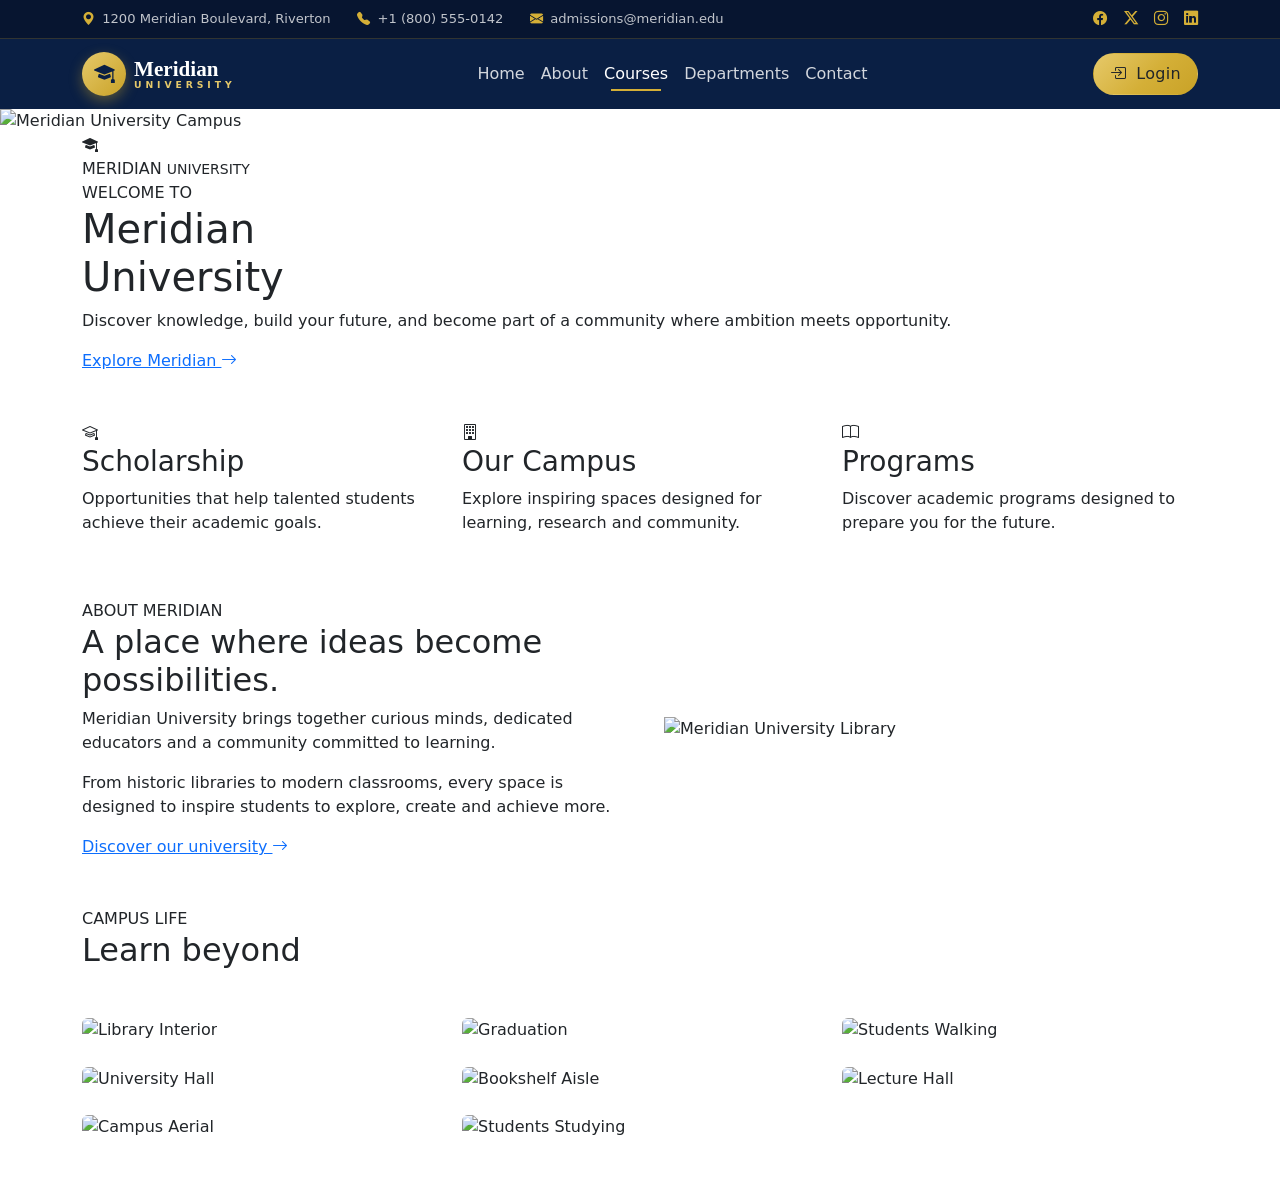
==== University-Website-main/index.html @ 62aca4e5 "additional images showcase / gallery" ====
<!DOCTYPE html>
<html lang="en">
<head>
    <meta charset="UTF-8">
    <meta name="viewport" content="width=device-width, initial-scale=1.0">
    <title>Our Courses | Meridian University</title>
  <meta name="description" content="Browse courses at Meridian University — search, filter and enroll across seven schools and departments.">
  <link rel="icon" href="data:image/svg+xml,%3Csvg xmlns='http://www.w3.org/2000/svg' viewBox='0 0 64 64'%3E%3Crect width='64' height='64' rx='14' fill='%230a1f44'/%3E%3Ctext x='32' y='44' font-family='Georgia,serif' font-size='36' fill='%23d4af37' text-anchor='middle'%3EM%3C/text%3E%3C/svg%3E">
  <link href="https://cdn.jsdelivr.net/npm/bootstrap@5.3.3/dist/css/bootstrap.min.css" rel="stylesheet">
  <link href="https://cdn.jsdelivr.net/npm/bootstrap-icons@1.11.3/font/bootstrap-icons.min.css" rel="stylesheet">
  <link href="css/style.css" rel="stylesheet">
  <link rel="stylesheet" href="CSS/index.css">


  <!-- Hero section -->
<title>Meridian University</title>

<!-- Bootstrap -->
<link href="https://cdn.jsdelivr.net/npm/bootstrap@5.3.3/dist/css/bootstrap.min.css" rel="stylesheet">

<!-- Bootstrap Icons -->
<link rel="stylesheet" href="https://cdn.jsdelivr.net/npm/bootstrap-icons@1.11.3/font/bootstrap-icons.min.css">

<!-- CSS -->
<link rel="stylesheet" href="style.css">
</head>
<body>


  <!-- ============ TOP BAR ============ -->
  <div class="topbar d-none d-lg-block">
    <div class="container d-flex justify-content-between align-items-center">
      <div>
        <span class="topbar-item"><i class="bi bi-geo-alt-fill"></i> 1200 Meridian Boulevard, Riverton</span>
        <span class="topbar-item"><i class="bi bi-telephone-fill"></i> +1 (800) 555-0142</span>
        <span class="topbar-item"><i class="bi bi-envelope-fill"></i> admissions@meridian.edu</span>
      </div>
      <div class="topbar-social">
        <a href="#" aria-label="Facebook"><i class="bi bi-facebook"></i></a>
        <a href="#" aria-label="X (Twitter)"><i class="bi bi-twitter-x"></i></a>
        <a href="#" aria-label="Instagram"><i class="bi bi-instagram"></i></a>
        <a href="#" aria-label="LinkedIn"><i class="bi bi-linkedin"></i></a>
      </div>
    </div>
  </div>



  <!-- ============ NAVBAR ============ -->
  <nav class="navbar navbar-expand-lg navbar-dark navbar-main sticky-top" id="mainNavbar">
    <div class="container">
      <a class="navbar-brand d-flex align-items-center gap-2" href="#top">
        <span class="brand-badge"><i class="bi bi-mortarboard-fill"></i></span>
        <span class="d-flex flex-column lh-1">
          <span class="brand-name font-serif">Meridian</span>
          <span class="brand-sub">UNIVERSITY</span>
        </span>
      </a>
      <button class="navbar-toggler gold-toggler" type="button" data-bs-toggle="collapse" data-bs-target="#mainNav" aria-controls="mainNav" aria-expanded="false" aria-label="Toggle navigation">
        <span class="navbar-toggler-icon"></span>
      </button>
      <div class="collapse navbar-collapse" id="mainNav">
        <ul class="navbar-nav mx-auto mb-2 mb-lg-0">
          <li class="nav-item"><a class="nav-link" href="#top">Home</a></li>
          <li class="nav-item"><a class="nav-link" href="#">About</a></li>
          <li class="nav-item"><a class="nav-link active" aria-current="page" href="#browseSection">Courses</a></li>
          <li class="nav-item"><a class="nav-link" href="#">Departments</a></li>
          <li class="nav-item"><a class="nav-link" href="#">Contact</a></li>
        </ul>
        <a href="#" class="btn btn-gold rounded-pill px-3 py-2 btn-login">
          <i class="bi bi-box-arrow-in-right me-1"></i> Login
        </a>
      </div>
    </div>
  </nav>


 
  <!-- Hero Section -->
<div class="hero-image">
    <img src="images/image.png" alt="Meridian University Campus">
</div>

<div class="hero-overlay"></div>

<div class="container hero-content">
    <div class="hero-logo">
        <div class="logo-symbol">
            <i class="bi bi-mortarboard-fill"></i>
        </div>
        <div>
            <span>MERIDIAN</span>
            <small>UNIVERSITY</small>
        </div>
    </div>

    <div class="hero-text">
        <span class="hero-small-title">WELCOME TO</span>
        <h1>
            Meridian<br>
            <span>University</span>
        </h1>
        <p>
            Discover knowledge, build your future,
            and become part of a community where
            ambition meets opportunity.
        </p>
        <a href="#" class="main-btn">
            Explore Meridian
            <i class="bi bi-arrow-right"></i>
        </a>
    </div>
</div>



<!-- Info Cards Section -->
<div class="container my-5">
    <div class="row g-4">

  <!-- Card 1: Scholarship -->
        <div class="col-lg-4 col-md-4">
            <div class="info-card">
                <div class="info-icon">
                    <i class="bi bi-mortarboard"></i>
                </div>
                <div>
                    <h3>Scholarship</h3>
                    <p>
                        Opportunities that help talented
                        students achieve their academic goals.
                    </p>
                </div>
            </div>
        </div>
        
        <!-- Card 2: Our Campus -->
        <div class="col-lg-4 col-md-4">
            <div class="info-card">
                <div class="info-icon">
                    <i class="bi bi-building"></i>
                </div>
                <div>
                    <h3>Our Campus</h3>
                    <p>
                        Explore inspiring spaces designed
                        for learning, research and community.
                    </p>
                </div>
            </div>
        </div>

        <!-- Card 3: Programs -->
        <div class="col-lg-4 col-md-4">
            <div class="info-card">
                <div class="info-icon">
                    <i class="bi bi-book"></i>
                </div>
                <div>
                    <h3>Programs</h3>
                    <p>
                        Discover academic programs designed
                        to prepare you for the future.
                    </p>
                </div>
            </div>
        </div>

    </div>
</div>



<!-- About Section -->
<div class="container my-5">
    <div class="row align-items-center g-5">
        <div class="col-lg-6">
            <span class="section-label">ABOUT MERIDIAN</span>
            <h2>
                A place where
                <span>ideas become possibilities.</span>
            </h2>
            <p>
                Meridian University brings together curious
                minds, dedicated educators and a community
                committed to learning.
            </p>
            <p>
                From historic libraries to modern classrooms,
                every space is designed to inspire students
                to explore, create and achieve more.
            </p>
            <a href="#" class="text-link">
                Discover our university
                <i class="bi bi-arrow-right"></i>
            </a>
        </div>

        <div class="col-lg-6">
            <div class="about-image">
                <img src="images/image_2.png" alt="Meridian University Library">
            </div>
        </div>
    </div>
</div>
     


<!-- Campus Life Section -->
<div class="container my-5">
    <div class="section-heading">
        <div>
            <span class="section-label">CAMPUS LIFE</span>
            <h2>Learn beyond</h2>
        </div>
    </div>
</div>


<!-- Additional Images Showcase / Gallery -->
<div class="container my-5">
    <div class="row g-4">
        <div class="col-md-4"><img src="images/image_3.png" class="img-fluid rounded" alt="Library Interior"></div>
        <div class="col-md-4"><img src="images/image_4.png" class="img-fluid rounded" alt="Graduation"></div>
        <div class="col-md-4"><img src="images/image_5.png" class="img-fluid rounded" alt="Students Walking"></div>
        <div class="col-md-4"><img src="images/image_6.png" class="img-fluid rounded" alt="University Hall"></div>
        <div class="col-md-4"><img src="images/image_7.png" class="img-fluid rounded" alt="Bookshelf Aisle"></div>
        <div class="col-md-4"><img src="images/image_8.png" class="img-fluid rounded" alt="Lecture Hall"></div>
        <div class="col-md-4"><img src="images/image_9.png" class="img-fluid rounded" alt="Campus Aerial"></div>
        <div class="col-md-4"><img src="images/image_10.png" class="img-fluid rounded" alt="Students Studying"></div>
    </div>
</div>



</body>
</html>
---- University-Website-main/css/style.css ----
/* ==========================================================================
   Meridian University — Courses Page Stylesheet
   Palette: Navy Blue · White · Gold
   ========================================================================== */

:root {
  --navy-950: #071530;
  --navy-900: #0a1f44;
  --navy-800: #0f2b5c;
  --navy-700: #15366e;
  --navy-600: #1d4385;
  --navy-100: #e8edf6;
  --navy-50: #f4f7fc;
  --gold-600: #a8821c;
  --gold-500: #c9a227;
  --gold-400: #d4af37;
  --gold-300: #e6c96a;
  --gold-100: #faf3dc;
  --ink: #22304a;
  --muted: #66738e;
  --line: #e3e8f1;
  --bg: #f5f7fb;
  --shadow-sm: 0 0.35rem 1rem rgba(10, 31, 68, 0.08);
  --shadow-md: 0 0.75rem 1.75rem rgba(10, 31, 68, 0.12);
  --shadow-lg: 0 1.25rem 3rem rgba(10, 31, 68, 0.18);
  --radius: 1rem;
  --font-serif: Georgia, "Times New Roman", serif;
}

/* ---------- Base ---------- */
html { scroll-behavior: smooth; }
body {
  background: var(--bg);
  color: var(--ink);
  font-size: 0.98rem;
  overflow-x: hidden;
}
::selection { background: var(--gold-300); color: var(--navy-900); }

.font-serif { font-family: var(--font-serif); }
.text-gold { color: var(--gold-300); }
.text-gold-dark { color: var(--gold-600); }

section { scroll-margin-top: 90px; }
img { max-width: 100%; }

/* ---------- Buttons ---------- */
.btn { border-radius: 0.65rem; transition: all 0.3s ease; font-weight: 600; }

.btn-gold {
  background: linear-gradient(135deg, var(--gold-300), var(--gold-400) 55%, var(--gold-500));
  color: var(--navy-900);
  border: none;
  letter-spacing: 0.02em;
}
.btn-gold:hover, .btn-gold:focus {
  background: linear-gradient(135deg, var(--gold-400), var(--gold-500));
  color: var(--navy-950);
  transform: translateY(-2px);
  box-shadow: 0 0.5rem 1.25rem rgba(201, 162, 39, 0.45);
}
.btn-gold:disabled { color: var(--navy-900); opacity: 0.85; }

.btn-outline-navy {
  border: 1.5px solid var(--navy-800);
  color: var(--navy-800);
  background: transparent;
}
.btn-outline-navy:hover, .btn-outline-navy:focus {
  background: var(--navy-800);
  color: #fff;
  transform: translateY(-2px);
  box-shadow: 0 0.5rem 1.1rem rgba(10, 31, 68, 0.28);
}

.btn-outline-gold-soft {
  border: 1.5px solid rgba(230, 201, 106, 0.65);
  color: var(--gold-300);
  background: rgba(255, 255, 255, 0.06);
}
.btn-outline-gold-soft:hover {
  background: var(--gold-400);
  border-color: var(--gold-400);
  color: var(--navy-900);
}

/* ---------- Forms ---------- */
.form-control, .form-select {
  border-radius: 0.65rem;
  border-color: var(--line);
  padding: 0.55rem 0.85rem;
  font-size: 0.95rem;
}
.form-control:focus, .form-select:focus {
  border-color: var(--gold-400);
  box-shadow: 0 0 0 0.22rem rgba(212, 175, 55, 0.28);
}
.form-check-input:checked { background-color: var(--navy-800); border-color: var(--navy-800); }
.form-check-input:focus { border-color: var(--gold-400); box-shadow: 0 0 0 0.22rem rgba(212, 175, 55, 0.28); }
.form-label { font-weight: 600; font-size: 0.88rem; color: var(--navy-800); margin-bottom: 0.35rem; }
.required-mark { color: #c0392b; font-weight: 700; }
.icon-addon {
  background: var(--gold-100);
  color: var(--gold-600);
  border: 1px solid var(--line);
  border-radius: 0.65rem 0 0 0.65rem;
}
.input-group .form-control { border-radius: 0 0.65rem 0.65rem 0; }

/* ==========================================================================
   TOP BAR
   ========================================================================== */
.topbar {
  background: var(--navy-950);
  color: rgba(255, 255, 255, 0.75);
  font-size: 0.82rem;
  padding: 0.5rem 0;
  border-bottom: 1px solid rgba(212, 175, 55, 0.2);
}
.topbar i { color: var(--gold-400); }
.topbar-item { display: inline-flex; align-items: center; gap: 0.45rem; margin-right: 1.4rem; }
.topbar-social a {
  color: rgba(255, 255, 255, 0.62);
  margin-left: 0.75rem;
  font-size: 0.9rem;
  transition: color 0.25s, transform 0.25s;
  display: inline-block;
}
.topbar-social a:hover { color: var(--gold-300); transform: translateY(-2px); }

/* ==========================================================================
   NAVBAR
   ========================================================================== */
.navbar-main {
  background: var(--navy-900);
  padding: 0.85rem 0;
  transition: box-shadow 0.3s ease, padding 0.3s ease;
}
.navbar-main.navbar-scrolled {
  box-shadow: 0 0.5rem 1.5rem rgba(7, 21, 48, 0.35);
  padding: 0.55rem 0;
}
.brand-badge {
  width: 44px;
  height: 44px;
  border-radius: 50%;
  background: linear-gradient(135deg, var(--gold-300), var(--gold-500));
  color: var(--navy-900);
  display: inline-flex;
  align-items: center;
  justify-content: center;
  font-size: 1.3rem;
  box-shadow: 0 0.3rem 0.8rem rgba(201, 162, 39, 0.4);
  flex-shrink: 0;
}
.brand-name { font-size: 1.32rem; color: #fff; font-weight: 700; line-height: 1.05; }
.brand-sub { font-size: 0.58rem; letter-spacing: 0.42em; color: var(--gold-300); font-weight: 600; }

.navbar-main .nav-link {
  color: rgba(255, 255, 255, 0.82);
  font-weight: 500;
  position: relative;
  padding: 0.5rem 0.95rem;
  transition: color 0.25s;
}
.navbar-main .nav-link::after {
  content: "";
  position: absolute;
  left: 0.95rem;
  right: 0.95rem;
  bottom: 0.15rem;
  height: 2px;
  background: var(--gold-400);
  transform: scaleX(0);
  transform-origin: left;
  transition: transform 0.3s ease;
}
.navbar-main .nav-link:hover { color: #fff; }
.navbar-main .nav-link:hover::after { transform: scaleX(1); }
.navbar-main .nav-link.active { color: var(--gold-300); }
.navbar-main .nav-link.active::after { transform: scaleX(1); }

.gold-toggler { border: 1.5px solid rgba(212, 175, 55, 0.6); }
.gold-toggler:focus { box-shadow: 0 0 0 0.2rem rgba(212, 175, 55, 0.3); }
.navbar-main .navbar-collapse { border-top: none; }
@media (max-width: 991.98px) {
  .navbar-main .navbar-nav {
    background: var(--navy-800);
    border-radius: 0.8rem;
    padding: 0.5rem 0.75rem;
    margin-top: 0.75rem;
  }
  .navbar-main .nav-link::after { display: none; }
  .btn-login { margin: 0.75rem 0.5rem 0.25rem; }
}


/* ==========================================================================
   FOOTER
   ========================================================================== */
.footer {
  background: linear-gradient(180deg, var(--navy-950), #050d20);
  color: rgba(255, 255, 255, 0.72);
  position: relative;
}
.footer::before {
  content: "";
  position: absolute;
  top: 0;
  left: 0;
  right: 0;
  height: 3px;
  background: linear-gradient(90deg, transparent, var(--gold-400), transparent);
}
.footer .brand-name { font-size: 1.25rem; }
.footer-about { font-size: 0.9rem; line-height: 1.75; color: rgba(255, 255, 255, 0.6); }
.footer-title {
  color: #fff;
  font-size: 0.88rem;
  letter-spacing: 0.1em;
  text-transform: uppercase;
  font-weight: 700;
  margin-bottom: 1.15rem;
  position: relative;
  padding-bottom: 0.55rem;
}
.footer-title::after {
  content: "";
  position: absolute;
  left: 0;
  bottom: 0;
  width: 34px;
  height: 2px;
  background: var(--gold-400);
  border-radius: 2px;
}
.footer-links { list-style: none; padding: 0; margin: 0; }
.footer-links li { margin-bottom: 0.55rem; }
.footer-links a {
  color: rgba(255, 255, 255, 0.72);
  text-decoration: none;
  display: inline-flex;
  align-items: center;
  gap: 0.45rem;
  transition: color 0.25s, padding-left 0.25s;
  font-size: 0.92rem;
}
.footer-links a::before { content: "\F285"; font-family: "bootstrap-icons"; font-size: 0.55rem; color: var(--gold-400); }
.footer-links a:hover { color: var(--gold-300); padding-left: 0.3rem; }
.footer-contact { list-style: none; padding: 0; margin: 0; }
.footer-contact li { display: flex; gap: 0.75rem; margin-bottom: 0.85rem; font-size: 0.9rem; align-items: flex-start; }
.footer-contact i { color: var(--gold-400); flex-shrink: 0; margin-top: 0.15rem; }
.footer-social { display: flex; gap: 0.6rem; margin-top: 1.2rem; }
.footer-social a {
  width: 40px;
  height: 40px;
  border-radius: 50%;
  display: inline-flex;
  align-items: center;
  justify-content: center;
  color: var(--gold-300);
  border: 1px solid rgba(212, 175, 55, 0.4);
  transition: all 0.3s;
  text-decoration: none;
}
.footer-social a:hover {
  background: var(--gold-400);
  color: var(--navy-900);
  transform: translateY(-3px);
  border-color: var(--gold-400);
}
.footer-bottom { border-top: 1px solid rgba(255, 255, 255, 0.08); padding: 1.1rem 0; font-size: 0.84rem; }
.footer-bottom-links a { color: rgba(255, 255, 255, 0.6); text-decoration: none; }
.footer-bottom-links a:hover { color: var(--gold-300); }
.footer-bottom-links span { margin: 0 0.5rem; color: rgba(255, 255, 255, 0.3); }

/* ==========================================================================
   MODALS & TOAST
   ========================================================================== */
.modal-content { border-radius: 1.1rem; border: none; }
.app-modal-header {
  background: var(--navy-900);
  color: #fff;
  border-radius: 1.1rem 1.1rem 0 0;
  border-bottom: none;
  padding: 1.15rem 1.5rem;
}
.app-modal-header .modal-title { font-size: 1.2rem; }
.app-modal-header .modal-title i { color: var(--gold-300); }

.enroll-success { text-align: center; padding: 0.5rem 0.5rem 0.75rem; }
.success-icon {
  width: 84px;
  height: 84px;
  margin: 0 auto 1.2rem;
  border-radius: 50%;
  background: var(--gold-100);
  display: flex;
  align-items: center;
  justify-content: center;
  color: var(--gold-500);
  font-size: 2.5rem;
  border: 2px solid var(--gold-300);
  box-shadow: 0 0 0 8px rgba(212, 175, 55, 0.12);
}
.success-details { background: var(--navy-50); border-radius: 0.8rem; padding: 1rem 1.25rem; text-align: left; margin: 1.25rem 0; }
.success-details .row-line { display: flex; justify-content: space-between; gap: 1rem; padding: 0.35rem 0; font-size: 0.92rem; }
.success-details .row-line span { color: var(--muted); }
.success-details .row-line strong { color: var(--navy-900); text-align: right; }

.app-toast { border: 0; border-radius: 0.9rem; overflow: hidden; box-shadow: var(--shadow-lg); }
.app-toast-header { background: var(--navy-900); color: #fff; }
.app-toast-header i { color: var(--gold-300); font-size: 1.05rem; }
.app-toast .toast-body { background: #fff; color: var(--ink); font-size: 0.92rem; }

/* ==========================================================================
   BACK TO TOP
   ========================================================================== */
.back-to-top {
  position: fixed;
  right: 1.5rem;
  bottom: 1.5rem;
  z-index: 1040;
  width: 48px;
  height: 48px;
  border-radius: 50%;
  border: none;
  background: linear-gradient(135deg, var(--gold-300), var(--gold-500));
  color: var(--navy-900);
  font-size: 1.1rem;
  display: flex;
  align-items: center;
  justify-content: center;
  box-shadow: 0 0.5rem 1.5rem rgba(201, 162, 39, 0.5);
  opacity: 0;
  visibility: hidden;
  transform: translateY(10px);
  transition: all 0.35s;
}
.back-to-top.show { opacity: 1; visibility: visible; transform: none; }
.back-to-top:hover { background: var(--navy-900); color: var(--gold-300); }

/* ==========================================================================
   RESPONSIVE
   ========================================================================== */
@media (max-width: 991.98px) {
  .summary-card { position: static; }
  .courses-hero { padding: 6.5rem 0 9rem; }
  .stat-item { padding: 0.25rem 1rem; }
  .details-image-wrap { height: 260px; }
}

@media (max-width: 767.98px) {
  .stat-item + .stat-item { border-left: none; }
  .stat-item { padding: 0.25rem 0.8rem; }
  .hero-stats { gap: 0.75rem; }
  .results-bar { flex-direction: column; align-items: flex-start; }
  .tuition-statement { flex-direction: column; align-items: flex-start; }
  .filter-card { padding: 1.1rem; }
}

@media (max-width: 575.98px) {
  .card-footer-btns { flex-direction: column; }
  .mod-meta { display: none; }
  .lesson { flex-direction: column; align-items: flex-start; gap: 0.15rem; }
  .lesson-dur { margin-left: 1.7rem; }
  .details-title { font-size: 1.55rem; }
  .big-rating { font-size: 2.4rem; }
  .back-to-top { right: 1rem; bottom: 1rem; }
}

/* ---------- Reduced motion ---------- */
@media (prefers-reduced-motion: reduce) {
  *, *::before, *::after {
    animation-duration: 0.01ms !important;
    transition-duration: 0.01ms !important;
    scroll-behavior: auto !important;
  }
}
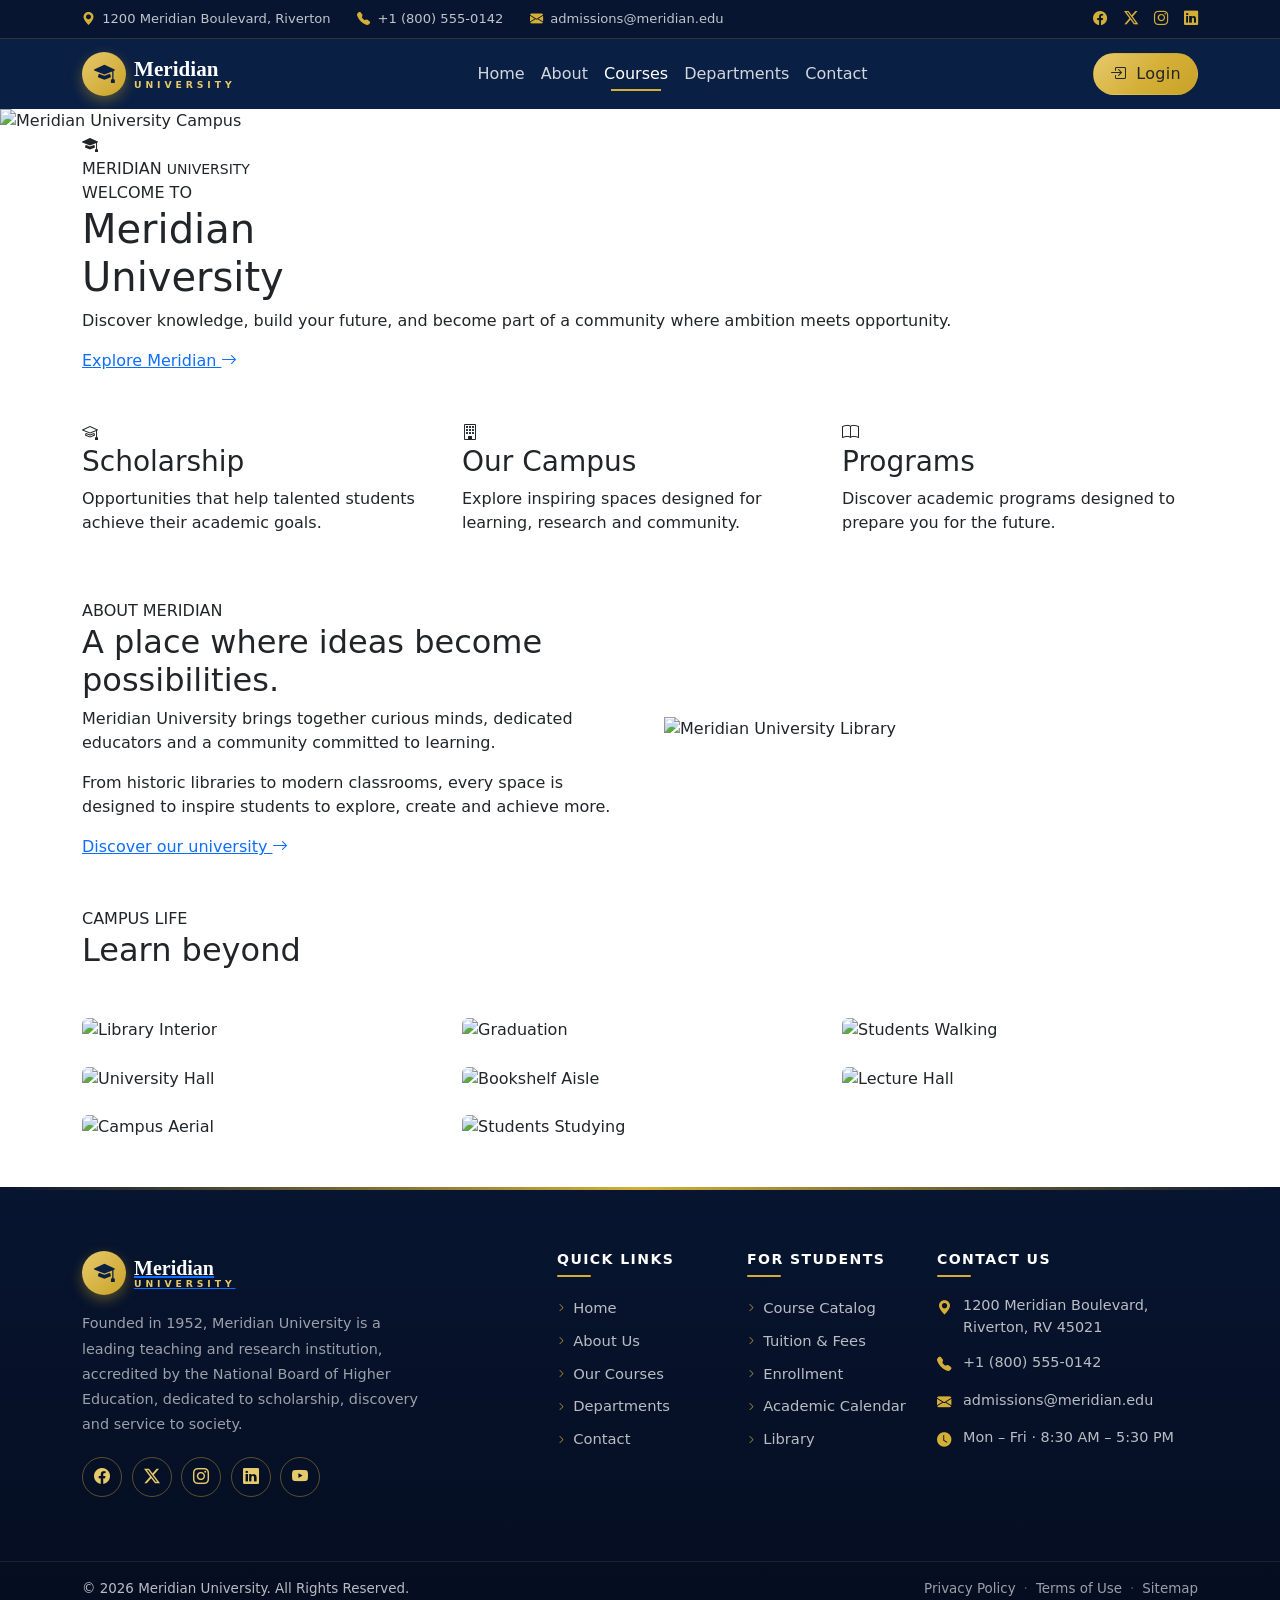
==== commit 21430c88: "add end" ====
--- a/University-Website-main/index.html
+++ b/University-Website-main/index.html
@@ -233,5 +233,142 @@
 
 
 
+<!-- ============ FOOTER ============ -->
+  <footer class="footer">
+    <div class="container py-5">
+      <div class="row g-4 py-3">
+        <div class="col-12 col-lg-4">
+          <a class="d-inline-flex align-items-center gap-2 mb-3" href="#top">
+            <span class="brand-badge"><i class="bi bi-mortarboard-fill"></i></span>
+            <span class="d-flex flex-column lh-1">
+              <span class="brand-name font-serif">Meridian</span>
+              <span class="brand-sub">UNIVERSITY</span>
+            </span>
+          </a>
+          <p class="footer-about">
+            Founded in 1952, Meridian University is a leading teaching and research institution,
+            accredited by the National Board of Higher Education, dedicated to scholarship,
+            discovery and service to society.
+          </p>
+          <div class="footer-social">
+            <a href="#" aria-label="Facebook"><i class="bi bi-facebook"></i></a>
+            <a href="#" aria-label="X (Twitter)"><i class="bi bi-twitter-x"></i></a>
+            <a href="#" aria-label="Instagram"><i class="bi bi-instagram"></i></a>
+            <a href="#" aria-label="LinkedIn"><i class="bi bi-linkedin"></i></a>
+            <a href="#" aria-label="YouTube"><i class="bi bi-youtube"></i></a>
+          </div>
+        </div>
+        <div class="col-6 col-md-3 col-lg-2 offset-lg-1">
+          <h6 class="footer-title">Quick Links</h6>
+          <ul class="footer-links">
+            <li><a href="#top">Home</a></li>
+            <li><a href="#">About Us</a></li>
+            <li><a href="#browseSection">Our Courses</a></li>
+            <li><a href="#">Departments</a></li>
+            <li><a href="#">Contact</a></li>
+          </ul>
+        </div>
+        <div class="col-6 col-md-4 col-lg-2">
+          <h6 class="footer-title">For Students</h6>
+          <ul class="footer-links">
+            <li><a href="#browseSection">Course Catalog</a></li>
+            <li><a href="#tuition">Tuition &amp; Fees</a></li>
+            <li><a href="#" data-bs-toggle="modal" data-bs-target="#enrollModal" id="footerEnrollLink">Enrollment</a></li>
+            <li><a href="#">Academic Calendar</a></li>
+            <li><a href="#">Library</a></li>
+          </ul>
+        </div>
+        <div class="col-12 col-md-5 col-lg-3">
+          <h6 class="footer-title">Contact Us</h6>
+          <ul class="footer-contact">
+            <li><i class="bi bi-geo-alt-fill"></i><span>1200 Meridian Boulevard, Riverton, RV 45021</span></li>
+            <li><i class="bi bi-telephone-fill"></i><span>+1 (800) 555-0142</span></li>
+            <li><i class="bi bi-envelope-fill"></i><span>admissions@meridian.edu</span></li>
+            <li><i class="bi bi-clock-fill"></i><span>Mon &ndash; Fri &middot; 8:30 AM &ndash; 5:30 PM</span></li>
+          </ul>
+        </div>
+      </div>
+    </div>
+    <div class="footer-bottom">
+      <div class="container d-flex flex-column flex-md-row justify-content-between align-items-center gap-2">
+        <span>&copy; 2026 Meridian University. All Rights Reserved.</span>
+        <span class="footer-bottom-links">
+          <a href="#">Privacy Policy</a><span>&middot;</span><a href="#">Terms of Use</a><span>&middot;</span><a href="#">Sitemap</a>
+        </span>
+      </div>
+    </div>
+  </footer>
+
+  <!-- ============ ENROLLMENT MODAL ============ -->
+  <div class="modal fade" id="enrollModal" tabindex="-1" aria-labelledby="enrollModalTitle" aria-hidden="true">
+    <div class="modal-dialog modal-lg modal-dialog-centered modal-dialog-scrollable">
+      <div class="modal-content">
+        <div class="modal-header app-modal-header">
+          <h5 class="modal-title font-serif" id="enrollModalTitle">
+            <i class="bi bi-pencil-square me-2"></i>Course Enrollment Application
+          </h5>
+          <button type="button" class="btn-close btn-close-white" data-bs-dismiss="modal" aria-label="Close"></button>
+        </div>
+        <div class="modal-body p-4">
+          <div id="enrollFormWrap">
+            <p class="text-muted small mb-4">
+              Complete the application below to reserve your place. Fields marked
+              <span class="required-mark">*</span> are required.
+            </p>
+            <form id="enrollForm" class="needs-validation" novalidate>
+              <div class="row g-3">
+                <div class="col-md-6">
+                  <label class="form-label" for="enrollName">Full Name <span class="required-mark">*</span></label>
+                  <input type="text" class="form-control" id="enrollName" placeholder="e.g. Amelia J. Ward" required>
+                  <div class="invalid-feedback">Please enter your full name.</div>
+                </div>
+                <div class="col-md-6">
+                  <label class="form-label" for="enrollFather">Father's Name <span class="required-mark">*</span></label>
+                  <input type="text" class="form-control" id="enrollFather" placeholder="e.g. Robert M. Ward" required>
+                  <div class="invalid-feedback">Please enter your father's name.</div>
+                </div>
+                <div class="col-md-6">
+                  <label class="form-label" for="enrollEmail">Email Address <span class="required-mark">*</span></label>
+                  <div class="input-group">
+                    <span class="input-group-text icon-addon"><i class="bi bi-envelope"></i></span>
+                    <input type="email" class="form-control" id="enrollEmail" placeholder="you@example.com" required>
+                  </div>
+                  <div class="invalid-feedback">Please enter a valid email address.</div>
+                </div>
+                <div class="col-md-6">
+                  <label class="form-label" for="enrollPhone">Phone Number <span class="required-mark">*</span></label>
+                  <div class="input-group">
+                    <span class="input-group-text icon-addon"><i class="bi bi-telephone"></i></span>
+                    <input type="tel" class="form-control" id="enrollPhone" placeholder="+1 555 000 1234" pattern="[0-9+()\-\s]{7,20}" required>
+                  </div>
+                  <div class="invalid-feedback">Please enter a valid phone number.</div>
+                </div>
+                <div class="col-md-6">
+                  <label class="form-label" for="enrollDob">Date of Birth <span class="required-mark">*</span></label>
+                  <input type="date" class="form-control" id="enrollDob" required>
+                  <div class="invalid-feedback">Please select your date of birth.</div>
+                </div>
+                <div class="col-md-6">
+                  <label class="form-label" for="enrollGender">Gender <span class="required-mark">*</span></label>
+                  <select class="form-select" id="enrollGender" required>
+                    <option value="" disabled selected>Select gender...</option>
+                    <option>Male</option>
+                    <option>Female</option>
+                    <option>Other</option>
+                    <option>Prefer not to say</option>
+                  </select>
+                  <div class="invalid-feedback">Please select your gender.</div>
+                </div>
+                <div class="col-12">
+                  <label class="form-label" for="enrollAddress">Address <span class="required-mark">*</span></label>
+                  <div class="input-group">
+                    <span class="input-group-text icon-addon"><i class="bi bi-house-door"></i></span>
+                    <input type="text" class="form-control" id="enrollAddress" placeholder="Street, city, state / province, postal code" required>
+                  </div>
+                  <div class="invalid-feedback">Please enter your full address.</div>
+                </div>
+                <div class="col-md-6">
+                  <label class="form-label" for="enrollEducation">Previous Education <span class="required-mark">*</span></label>
+
 </body>
 </html>
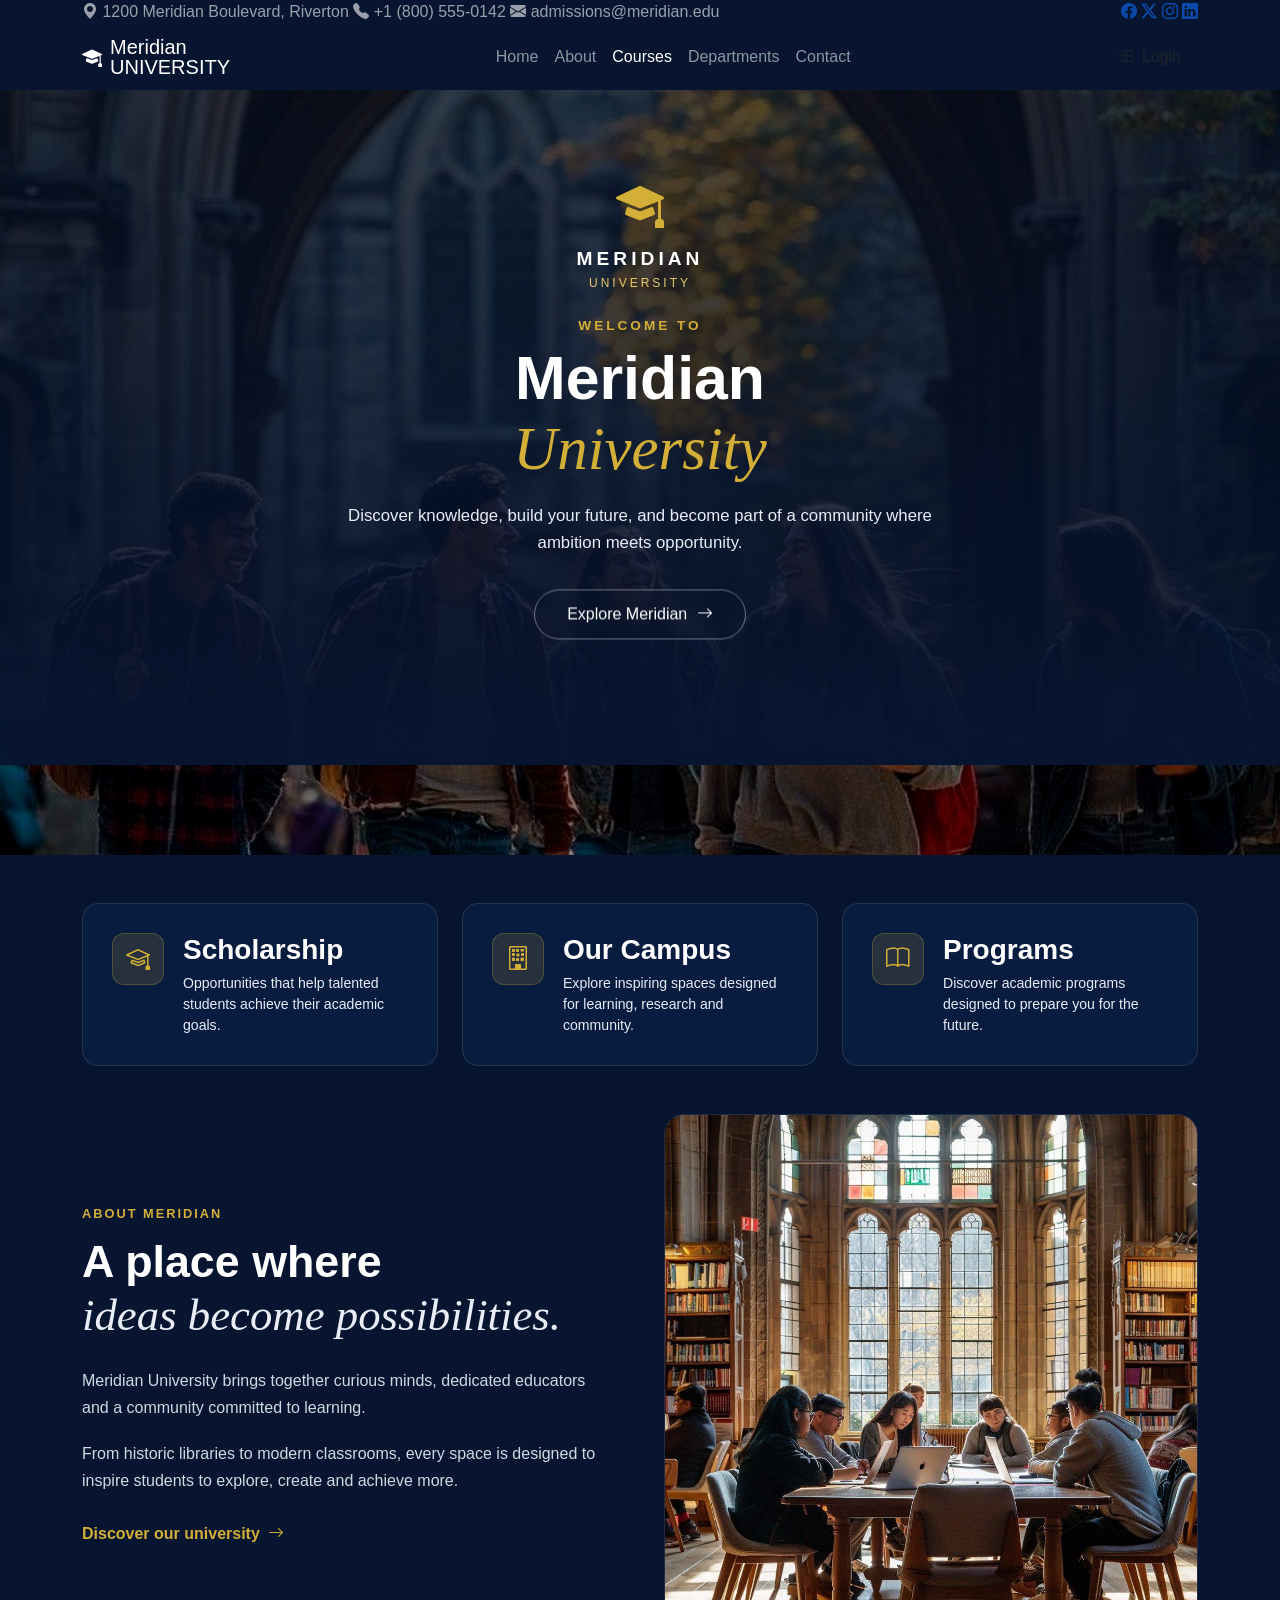
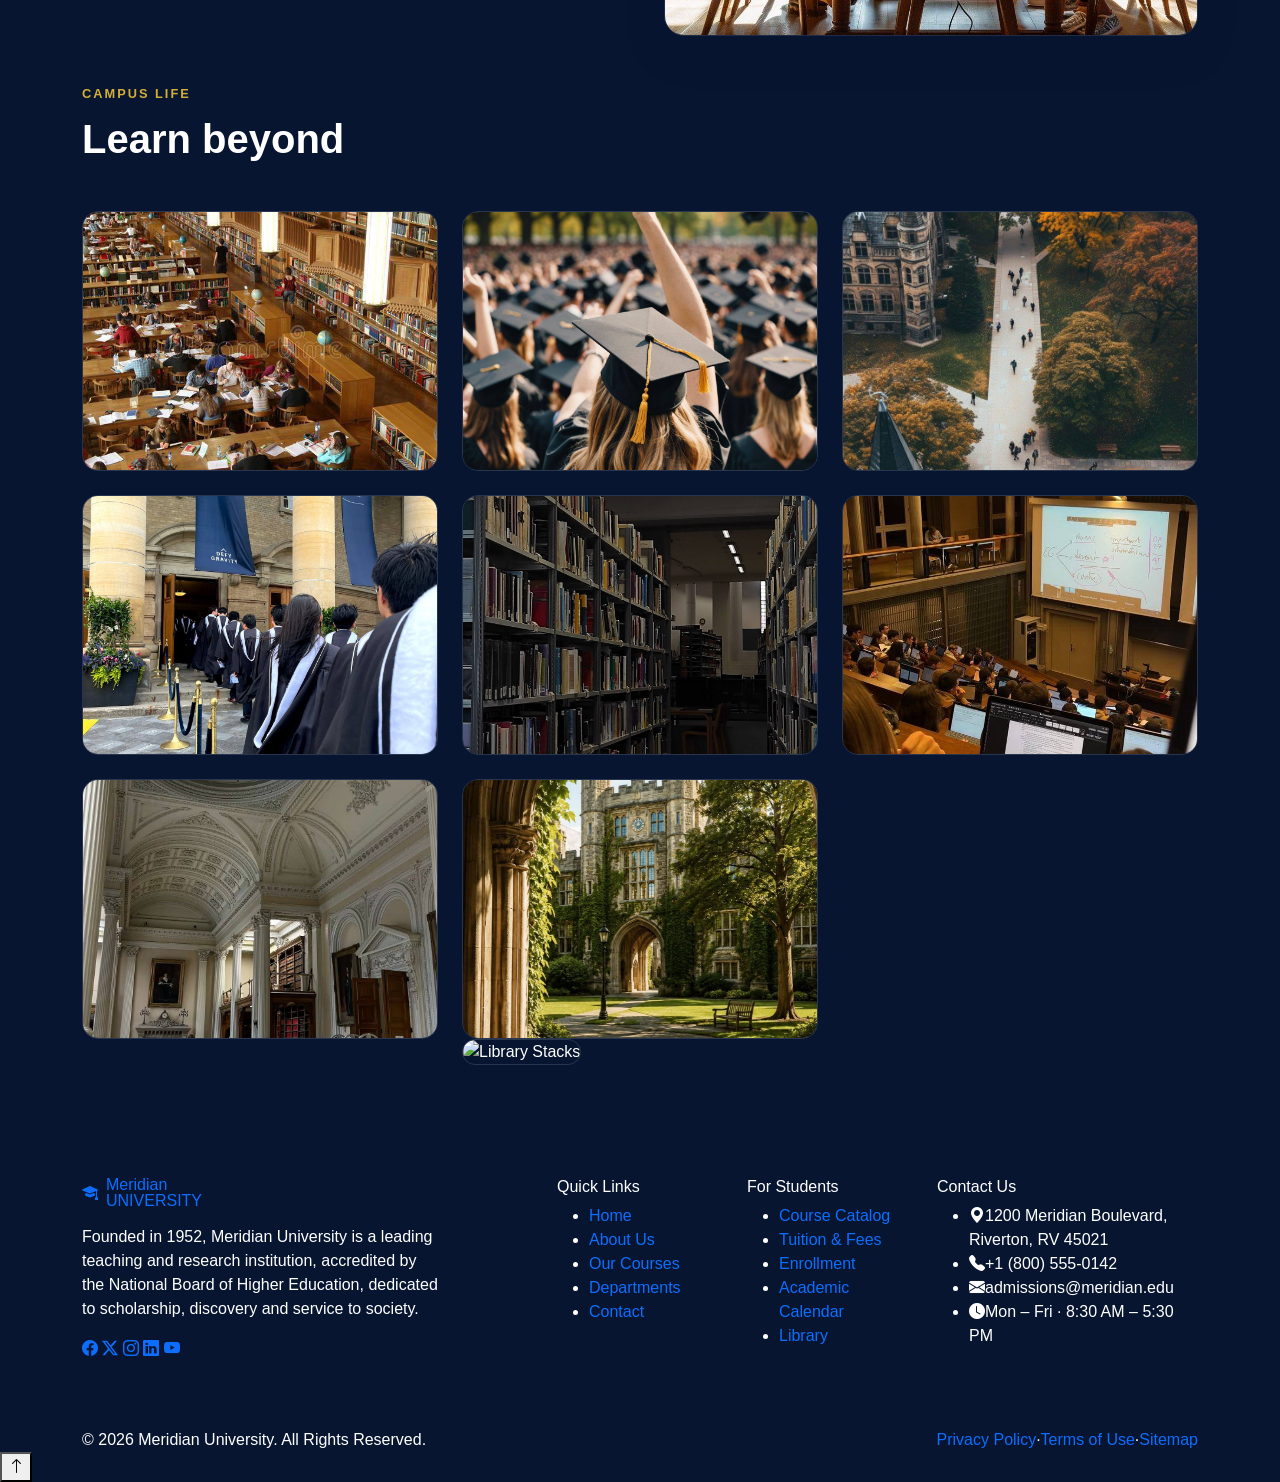
==== commit 86e73b81: "change photos" ====
--- a/University-Website-main/index.html
+++ b/University-Website-main/index.html
@@ -5,24 +5,16 @@
     <meta name="viewport" content="width=device-width, initial-scale=1.0">
     <title>Our Courses | Meridian University</title>
   <meta name="description" content="Browse courses at Meridian University — search, filter and enroll across seven schools and departments.">
-  <link rel="icon" href="data:image/svg+xml,%3Csvg xmlns='http://www.w3.org/2000/svg' viewBox='0 0 64 64'%3E%3Crect width='64' height='64' rx='14' fill='%230a1f44'/%3E%3Ctext x='32' y='44' font-family='Georgia,serif' font-size='36' fill='%23d4af37' text-anchor='middle'%3EM%3C/text%3E%3C/svg%3E">
-  <link href="https://cdn.jsdelivr.net/npm/bootstrap@5.3.3/dist/css/bootstrap.min.css" rel="stylesheet">
-  <link href="https://cdn.jsdelivr.net/npm/bootstrap-icons@1.11.3/font/bootstrap-icons.min.css" rel="stylesheet">
-  <link href="css/style.css" rel="stylesheet">
-  <link rel="stylesheet" href="CSS/index.css">
-
-
-  <!-- Hero section -->
-<title>Meridian University</title>
-
-<!-- Bootstrap -->
+  
+<!-- Bootstrap CSS -->
 <link href="https://cdn.jsdelivr.net/npm/bootstrap@5.3.3/dist/css/bootstrap.min.css" rel="stylesheet">
 
 <!-- Bootstrap Icons -->
 <link rel="stylesheet" href="https://cdn.jsdelivr.net/npm/bootstrap-icons@1.11.3/font/bootstrap-icons.min.css">
 
-<!-- CSS -->
-<link rel="stylesheet" href="style.css">
+<!-- فایل CSS اختصاصی پروژه -->
+<link rel="stylesheet" href="css/index.css">
+
 </head>
 <body>
 
@@ -78,7 +70,7 @@
  
   <!-- Hero Section -->
 <div class="hero-image">
-    <img src="images/image.png" alt="Meridian University Campus">
+    <img src="photo_2026-09-27_07-58-05.jpg" alt="Hero">
 </div>
 
 <div class="hero-overlay"></div>
@@ -198,7 +190,7 @@
 
         <div class="col-lg-6">
             <div class="about-image">
-                <img src="images/image_2.png" alt="Meridian University Library">
+                <img src="photo_2026-09-27_07-58-08.jpg" alt="About">
             </div>
         </div>
     </div>
@@ -220,14 +212,14 @@
 <!-- Additional Images Showcase / Gallery -->
 <div class="container my-5">
     <div class="row g-4">
-        <div class="col-md-4"><img src="images/image_3.png" class="img-fluid rounded" alt="Library Interior"></div>
-        <div class="col-md-4"><img src="images/image_4.png" class="img-fluid rounded" alt="Graduation"></div>
-        <div class="col-md-4"><img src="images/image_5.png" class="img-fluid rounded" alt="Students Walking"></div>
-        <div class="col-md-4"><img src="images/image_6.png" class="img-fluid rounded" alt="University Hall"></div>
-        <div class="col-md-4"><img src="images/image_7.png" class="img-fluid rounded" alt="Bookshelf Aisle"></div>
-        <div class="col-md-4"><img src="images/image_8.png" class="img-fluid rounded" alt="Lecture Hall"></div>
-        <div class="col-md-4"><img src="images/image_9.png" class="img-fluid rounded" alt="Campus Aerial"></div>
-        <div class="col-md-4"><img src="images/image_10.png" class="img-fluid rounded" alt="Students Studying"></div>
+        <div class="col-md-4"><img src="photo_2026-09-27_07-58-12.jpg" class="img-fluid rounded" alt="Graduation"></div>
+        <div class="col-md-4"><img src="photo_2026-09-27_07-58-00.jpg" class="img-fluid rounded" alt="Students Walking"></div>
+        <div class="col-md-4"><img src="photo_2026-09-27_07-58-03.jpg" class="img-fluid rounded" alt="Convocation Entrance"></div>
+        <div class="col-md-4"><img src="photo_2026-09-27_07-58-11.jpg" class="img-fluid rounded" alt="Students Studying"></div>
+        <div class="col-md-4"><img src="photo_2026-09-27_07-58-19.jpg" class="img-fluid rounded" alt="Library"></DIV>
+        <div class="col-md-4"><img src="photo_2026-09-27_07-58-17.jpg" class="img-fluid rounded" alt="Lecture Hall"></div>
+        <div class="col-md-4"><img src="photo_2026-09-27_07-58-15.jpg" class="img-fluid rounded" alt="Campus Aerial"></div>
+        <div class="col-md-4"><img src="photo_2026-09-27_07-57-58.jpg" class="img-fluid rounded" alt="Library Stacks"><img src="photo_2026-09-27_07-58-36.jpg" class="img-fluid rounded" alt="Library Stacks"></div>
     </div>
 </div>
 
@@ -369,6 +361,81 @@
                 </div>
                 <div class="col-md-6">
                   <label class="form-label" for="enrollEducation">Previous Education <span class="required-mark">*</span></label>
-
+                  <select class="form-select" id="enrollEducation" required>
+                    <option value="" disabled selected>Select education...</option>
+                    <option>High School / Secondary</option>
+                    <option>Diploma</option>
+                    <option>Associate Degree</option>
+                    <option>Bachelor's Degree</option>
+                    <option>Master's Degree</option>
+                    <option>Other</option>
+                  </select>
+                  <div class="invalid-feedback">Please select your previous education.</div>
+                </div>
+                <div class="col-md-6">
+                  <label class="form-label" for="enrollCourse">Selected Course</label>
+                  <input type="text" class="form-control bg-light" id="enrollCourse" readonly>
+                  <div class="form-text text-gold-dark" id="enrollCourseFee"></div>
+                </div>
+                <div class="col-12">
+                  <label class="form-label" for="enrollInfo">Additional Information</label>
+                  <textarea class="form-control" id="enrollInfo" rows="3" placeholder="Anything else you would like the admissions office to know (optional)"></textarea>
+                </div>
+              </div>
+            </form>
+          </div>
+
+          <div id="enrollSuccess" class="enroll-success d-none">
+            <div class="success-icon"><i class="bi bi-check-lg"></i></div>
+            <h4 class="font-serif mb-2">Application Submitted</h4>
+            <p class="text-muted">
+              Congratulations! Your enrollment application has been received.
+              Our admissions office will contact you within two working days.
+            </p>
+            <div class="success-details">
+              <div class="row-line"><span>Student ID</span><strong id="enrollSid">—</strong></div>
+              <div class="row-line"><span>Course</span><strong id="enrollCourseLabel">—</strong></div>
+              <div class="row-line"><span>Course Fee</span><strong id="enrollFeeLabel">—</strong></div>
+              <div class="row-line"><span>Status</span><strong class="text-gold-dark">Application Under Review</strong></div>
+            </div>
+            <div class="d-flex flex-wrap gap-2 justify-content-center mt-3">
+              <button class="btn btn-gold" id="enrollViewTuition">
+                <i class="bi bi-receipt me-2"></i>View Tuition &amp; Fees
+              </button>
+              <button class="btn btn-outline-navy" data-bs-dismiss="modal">Close</button>
+            </div>
+          </div>
+        </div>
+
+        <div class="modal-footer" id="enrollFooter">
+          <button type="button" class="btn btn-outline-navy" data-bs-dismiss="modal">Cancel</button>
+          <button type="submit" form="enrollForm" class="btn btn-gold px-4" id="enrollSubmit">
+            <span class="spinner-border spinner-border-sm me-2 d-none" id="enrollSpinner" role="status" aria-hidden="true"></span>
+            <i class="bi bi-send-check me-2" id="enrollSubmitIcon"></i>Submit Application
+          </button>
+        </div>
+      </div>
+    </div>
+  </div>
+
+  <!-- ============ TOAST ============ -->
+  <div class="toast-container position-fixed bottom-0 end-0 p-3">
+    <div id="appToast" class="toast app-toast" role="alert" aria-live="assertive" aria-atomic="true" data-bs-delay="4200">
+      <div class="toast-header app-toast-header">
+        <i class="bi bi-check-circle-fill me-2" id="appToastIcon"></i>
+        <strong class="me-auto" id="appToastTitle">Success</strong>
+        <button type="button" class="btn-close btn-close-white" data-bs-dismiss="toast" aria-label="Close"></button>
+      </div>
+      <div class="toast-body" id="appToastMsg"></div>
+    </div>
+  </div>
+
+  <!-- ============ BACK TO TOP ============ -->
+  <button id="backToTop" class="back-to-top" aria-label="Back to top">
+    <i class="bi bi-arrow-up"></i>
+  </button>
+
+  <!-- Bootstrap JS -->
+<script src="https://cdn.jsdelivr.net/npm/bootstrap@5.3.3/dist/js/bootstrap.bundle.min.js"></script>
 </body>
 </html>
--- a/University-Website-main/css/index.css
+++ b/University-Website-main/css/index.css
@@ -0,0 +1,39 @@
+  /* ==========================================================================
+Root Color Variables (مشتق شده از تصویر پالِت رنگی) ========================================================================== */ :root { --navy-950: #071530; --navy-900: #0a1f44; --navy-800: #0f2b5c; --navy-700: #15366e; --navy-600: #1d4385; --navy-100: #e8edf6; --navy-50:  #f4f7fc;
+--gold-600: #a8821c; --gold-500: #c9a227; --gold-400: #d4af37; --gold-300: #e6c96a; --gold-100: #faf3dc;
+--ink:      #22304a; --muted:    #66738e; --line:     #e3e8f1; --bg:       #f5f7fb;
+--shadow-sm: 0 0.35rem 1rem rgba(7, 21, 48, 0.08); --shadow-lg: 0 1rem 2.5rem rgba(7, 21, 48, 0.15); }
+/* ========================================================================== 2. Base & Typography ========================================================================== */ body { background-color: var(--navy-950); color: #ffffff; font-family: 'Segoe UI', Tahoma, Geneva, Verdana, sans-serif; overflow-x: hidden; margin: 0; padding: 0; }
+a { text-decoration: none; transition: all 0.3s ease; }
+/* ========================================================================== 3. Hero Section ========================================================================== */ .hero-image { position: relative; width: 100%; height: 85vh; overflow: hidden; }
+.hero-image img { width: 100%; height: 100%; object-fit: cover; filter: brightness(0.6) contrast(1.1); }
+.hero-overlay { position: absolute; top: 0; left: 0; width: 100%; height: 85vh; background: linear-gradient( 180deg, rgba(7, 21, 48, 0.4) 0%, rgba(7, 21, 48, 0.85) 80%, var(--navy-950) 100% ); z-index: 1; }
+.hero-content { position: absolute; top: 45%; left: 50%; transform: translate(-50%, -50%); z-index: 2; text-align: center; max-width: 800px; }
+.hero-logo { display: flex; flex-direction: column; align-items: center; margin-bottom: 1.5rem; }
+.hero-logo .logo-symbol { font-size: 3rem; color: var(--gold-400); margin-bottom: 0.2rem; }
+.hero-logo span { font-size: 1.2rem; font-weight: 700; letter-spacing: 4px; color: #ffffff; display: block; }
+.hero-logo small { font-size: 0.75rem; letter-spacing: 3px; color: var(--gold-300); display: block; }
+.hero-text .hero-small-title { font-size: 0.85rem; letter-spacing: 3px; color: var(--gold-400); font-weight: 600; text-transform: uppercase; margin-bottom: 0.5rem; display: block; }
+.hero-text h1 { font-size: 3.8rem; font-weight: 800; color: #ffffff; line-height: 1.15; margin-bottom: 1.2rem; }
+.hero-text h1 span { color: var(--gold-400); font-family: Georgia, serif; font-style: italic; font-weight: 400; }
+.hero-text p { font-size: 1.05rem; color: var(--navy-100); max-width: 600px; margin: 0 auto 2rem auto; line-height: 1.6; }
+.main-btn { display: inline-flex; align-items: center; gap: 0.6rem; background: transparent; color: #ffffff; border: 1.5px solid rgba(255, 255, 255, 0.4); padding: 0.75rem 2rem; border-radius: 50px; font-weight: 500; backdrop-filter: blur(8px); }
+.main-btn:hover { background-color: var(--gold-500); border-color: var(--gold-500); color: var(--navy-950); transform: translateY(-2px); box-shadow: 0 8px 20px rgba(201, 162, 39, 0.3); }
+/* ========================================================================== 4. Floating Info Cards (کارت‌های سه تایی روی هیرو) ========================================================================== */ .info-card { background: rgba(10, 31, 68, 0.75); border: 1px solid rgba(227, 232, 241, 0.12); backdrop-filter: blur(16px); border-radius: 16px; padding: 1.8rem; display: flex; align-items: flex-start; gap: 1.2rem; transition: all 0.35s ease; box-shadow: var(--shadow-sm); height: 100%; }
+.info-card:hover { transform: translateY(-6px); background: rgba(15, 43, 92, 0.9); border-color: var(--gold-400); box-shadow: var(--shadow-lg); }
+.info-icon { background: rgba(212, 175, 55, 0.15); color: var(--gold-400); width: 52px; height: 52px; min-width: 52px; border-radius: 12px; display: flex; align-items: center; justify-content: center; font-size: 1.5rem; border: 1px solid rgba(212, 175, 55, 0.25); }
+.info-card h3 { font-size: 1.
+25rem; font-weight: 700; color: #ffffff; margin-bottom: 0.4rem; }
+.info-card p { font-size: 0.88rem; color: var(--navy-100); line-height: 1.5; margin: 0; }
+/* ========================================================================== 5. About Section ========================================================================== */ .section-label { color: var(--gold-400); font-size: 0.8rem; font-weight: 700; letter-spacing: 2px; text-transform: uppercase; margin-bottom: 0.75rem; display: block; }
+.col-lg-6 h2 { font-size: 2.8rem; font-weight: 700; color: #ffffff; line-height: 1.2; margin-bottom: 1.5rem; }
+.col-lg-6 h2 span { display: block; color: var(--navy-100); font-weight: 300; font-style: italic; font-family: Georgia, serif; }
+.col-lg-6 p { color: var(--navy-100); font-size: 1rem; line-height: 1.7; margin-bottom: 1.2rem; opacity: 0.9; }
+.text-link { display: inline-flex; align-items: center; gap: 0.5rem; color: var(--gold-400); font-weight: 600; margin-top: 0.5rem; }
+.text-link:hover { color: var(--gold-300); gap: 0.8rem; }
+.about-image { position: relative; border-radius: 20px; overflow: hidden; box-shadow: var(--shadow-lg); border: 1px solid rgba(255, 255, 255, 0.1); }
+.about-image img { width: 100%; height: 100%; max-height: 520px; object-fit: cover; display: block; transition: transform 0.5s ease; }
+.about-image:hover img { transform: scale(1.03); }
+/* ========================================================================== 6. Campus Life & News / Gallery Grid (برگرفته از سبک طرح تصویر دوم) ========================================================================== */ .section-heading h2 { font-size: 2.5rem; font-weight: 700; color: #ffffff; }
+/* کارت‌های تصویری گالری / اخبار */ .container .row.g-4 img.img-fluid { width: 100%; height: 260px; object-fit: cover; border-radius: 16px !important; border: 1px solid rgba(227, 232, 241, 0.15); transition: all 0.4s ease; }
+.container .row.g-4 img.img-fluid:hover { transform: translateY(-5px); border-color: var(--gold-400); box-shadow: 0 10px 25px rgba(0, 0, 0, 0.4); }
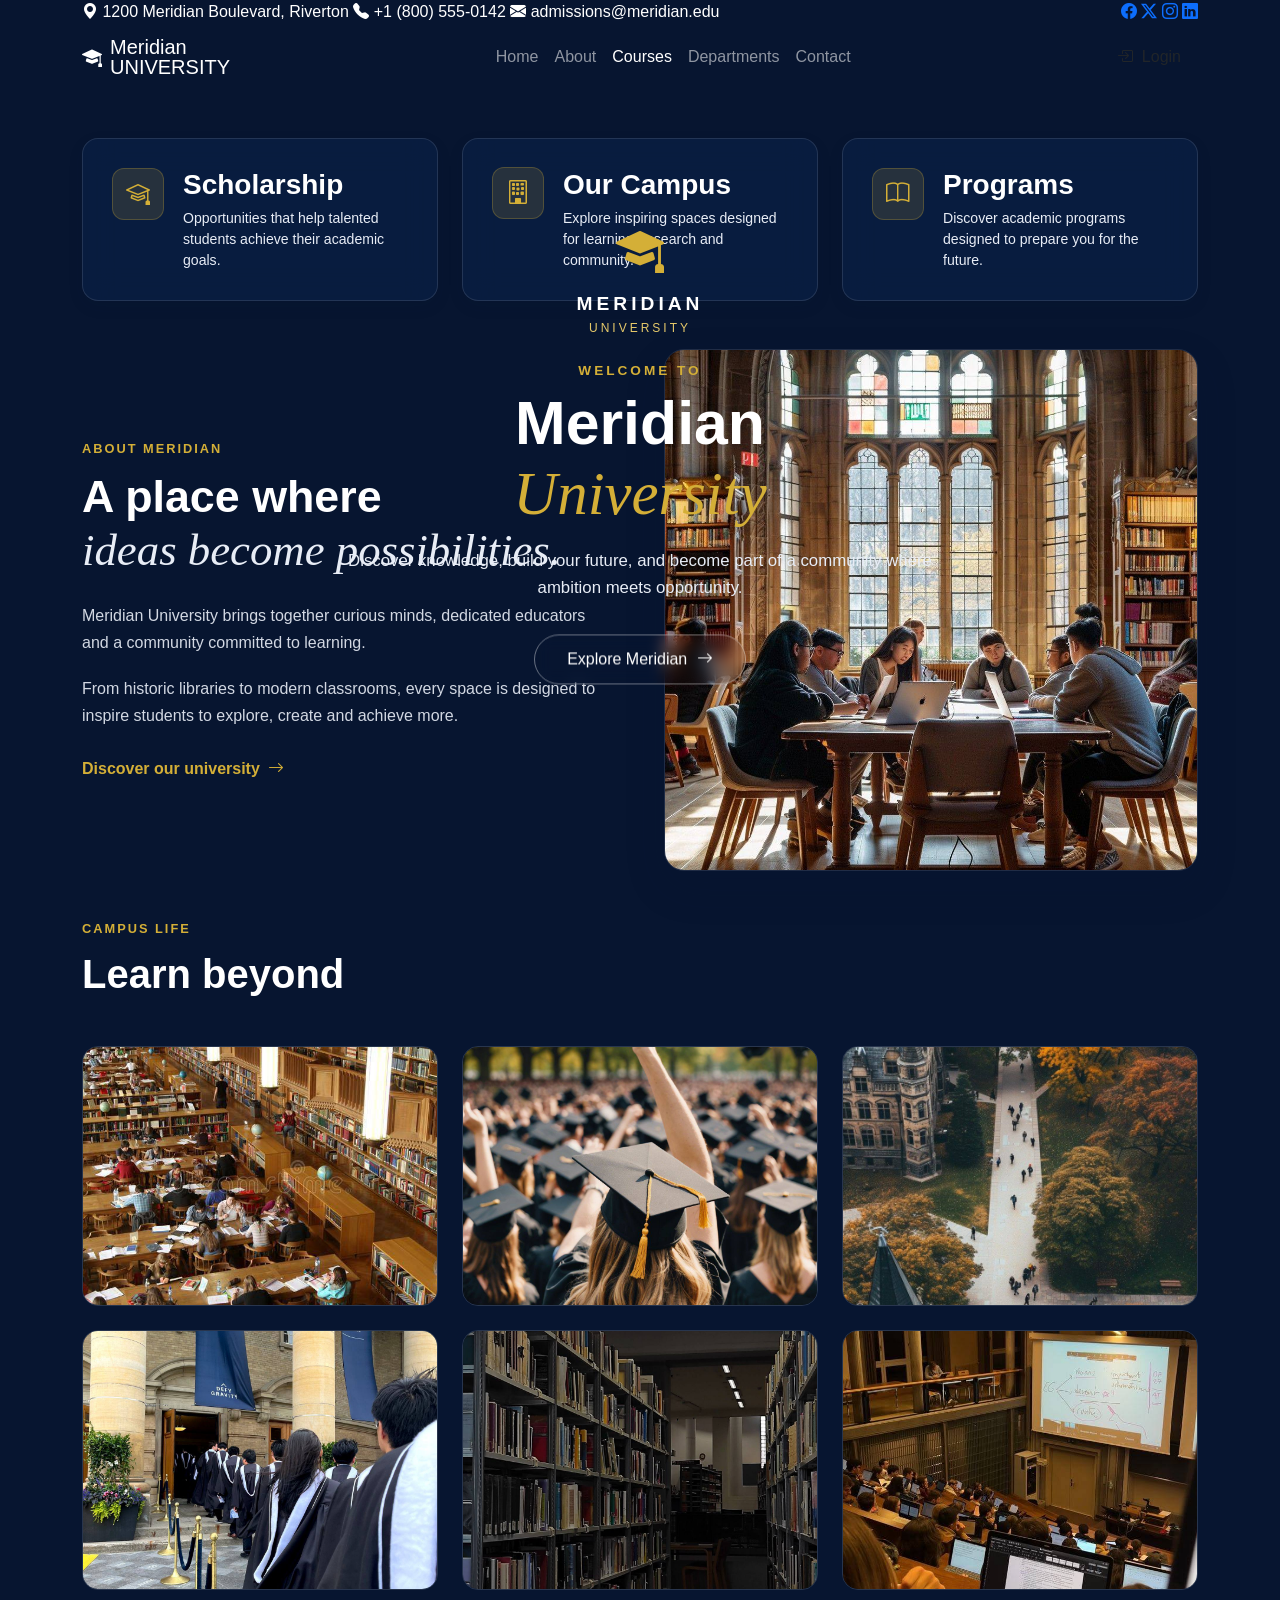
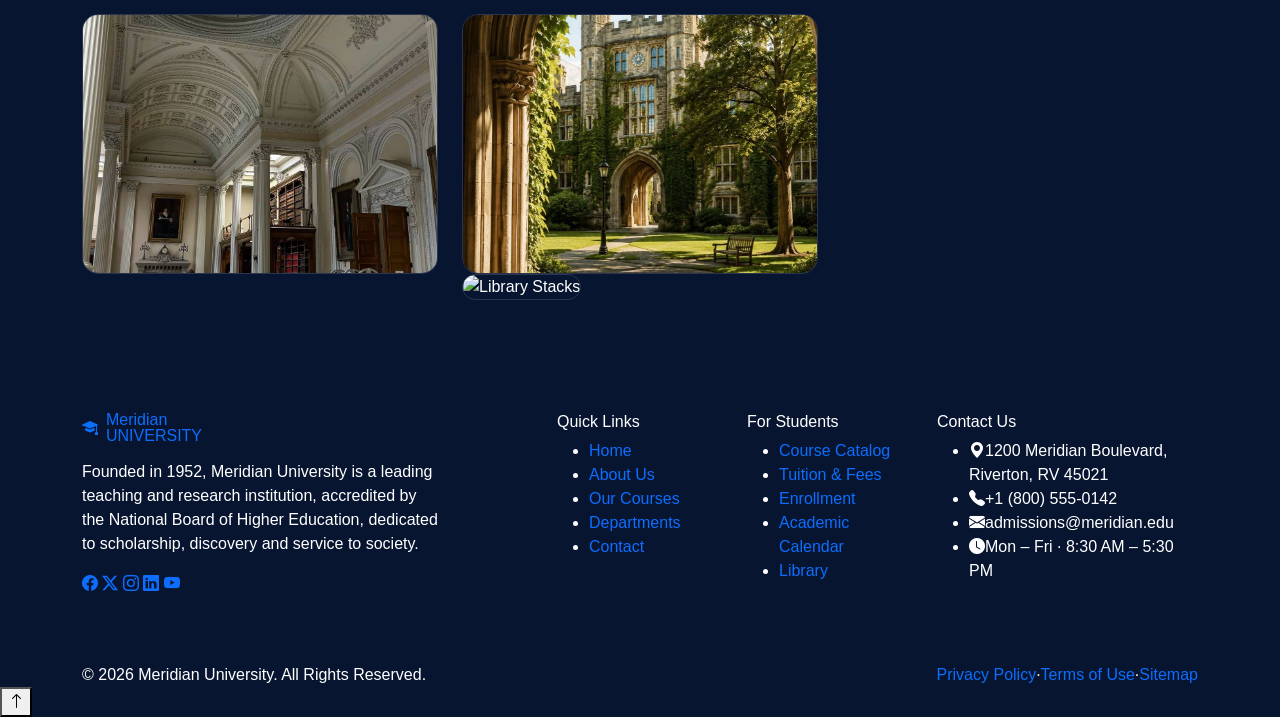
==== commit 9f3b9660: "fix hero overlay structure" ====
--- a/University-Website-main/index.html
+++ b/University-Website-main/index.html
@@ -69,11 +69,7 @@
 
  
   <!-- Hero Section -->
-<div class="hero-image">
-    <img src="photo_2026-09-27_07-58-05.jpg" alt="Hero">
-</div>
-
-<div class="hero-overlay"></div>
+
 
 <div class="container hero-content">
     <div class="hero-logo">
--- a/University-Website-main/css/index.css
+++ b/University-Website-main/css/index.css
@@ -1,39 +1,119 @@
-  /* ==========================================================================
-Root Color Variables (مشتق شده از تصویر پالِت رنگی) ========================================================================== */ :root { --navy-950: #071530; --navy-900: #0a1f44; --navy-800: #0f2b5c; --navy-700: #15366e; --navy-600: #1d4385; --navy-100: #e8edf6; --navy-50:  #f4f7fc;
+ 
+
+:root { --navy-950: #071530; --navy-900: #0a1f44; --navy-800: #0f2b5c; --navy-700: #15366e; --navy-600: #1d4385; --navy-100: #e8edf6; --navy-50:  #f4f7fc;
 --gold-600: #a8821c; --gold-500: #c9a227; --gold-400: #d4af37; --gold-300: #e6c96a; --gold-100: #faf3dc;
 --ink:      #22304a; --muted:    #66738e; --line:     #e3e8f1; --bg:       #f5f7fb;
 --shadow-sm: 0 0.35rem 1rem rgba(7, 21, 48, 0.08); --shadow-lg: 0 1rem 2.5rem rgba(7, 21, 48, 0.15); }
-/* ========================================================================== 2. Base & Typography ========================================================================== */ body { background-color: var(--navy-950); color: #ffffff; font-family: 'Segoe UI', Tahoma, Geneva, Verdana, sans-serif; overflow-x: hidden; margin: 0; padding: 0; }
+
+
+/* ================ 2. Base & Typography ==================== */
+
+body { background-color: var(--navy-950); color: #ffffff; font-family: 'Segoe UI', Tahoma, Geneva, Verdana, sans-serif; overflow-x: hidden; margin: 0; padding: 0; }
+
 a { text-decoration: none; transition: all 0.3s ease; }
-/* ========================================================================== 3. Hero Section ========================================================================== */ .hero-image { position: relative; width: 100%; height: 85vh; overflow: hidden; }
-.hero-image img { width: 100%; height: 100%; object-fit: cover; filter: brightness(0.6) contrast(1.1); }
-.hero-overlay { position: absolute; top: 0; left: 0; width: 100%; height: 85vh; background: linear-gradient( 180deg, rgba(7, 21, 48, 0.4) 0%, rgba(7, 21, 48, 0.85) 80%, var(--navy-950) 100% ); z-index: 1; }
-.hero-content { position: absolute; top: 45%; left: 50%; transform: translate(-50%, -50%); z-index: 2; text-align: center; max-width: 800px; }
+
+.hero-image {
+    position: relative;
+    width: 100%;
+    min-height: 100vh;
+    overflow: hidden;
+}
+
+.hero-image img {
+    position: absolute;
+    top: 0;
+    left: 0;
+    width: 100%;
+    height: 100vh;
+    object-fit: cover;
+    filter: brightness(0.6) contrast(1.1);
+}
+
+.hero-overlay {
+    position: absolute;
+    top: 0;
+    left: 0;
+    right: 0;
+    bottom: 0;
+    width: 100%;
+    height: 100%;
+    background: rgba(15, 23, 42, 0.75) !important;
+    z-index: 1;
+}
+
+.hero-content {
+    position: absolute;
+    top: 50%;
+    left: 50%;
+    transform: translate(-50%, -50%);
+    z-index: 2;
+    text-align: center;
+    width: 100%;
+    max-width: 800px;
+}
+
 .hero-logo { display: flex; flex-direction: column; align-items: center; margin-bottom: 1.5rem; }
+
 .hero-logo .logo-symbol { font-size: 3rem; color: var(--gold-400); margin-bottom: 0.2rem; }
+
 .hero-logo span { font-size: 1.2rem; font-weight: 700; letter-spacing: 4px; color: #ffffff; display: block; }
+
 .hero-logo small { font-size: 0.75rem; letter-spacing: 3px; color: var(--gold-300); display: block; }
+
 .hero-text .hero-small-title { font-size: 0.85rem; letter-spacing: 3px; color: var(--gold-400); font-weight: 600; text-transform: uppercase; margin-bottom: 0.5rem; display: block; }
+
 .hero-text h1 { font-size: 3.8rem; font-weight: 800; color: #ffffff; line-height: 1.15; margin-bottom: 1.2rem; }
+
 .hero-text h1 span { color: var(--gold-400); font-family: Georgia, serif; font-style: italic; font-weight: 400; }
+
 .hero-text p { font-size: 1.05rem; color: var(--navy-100); max-width: 600px; margin: 0 auto 2rem auto; line-height: 1.6; }
+
 .main-btn { display: inline-flex; align-items: center; gap: 0.6rem; background: transparent; color: #ffffff; border: 1.5px solid rgba(255, 255, 255, 0.4); padding: 0.75rem 2rem; border-radius: 50px; font-weight: 500; backdrop-filter: blur(8px); }
+
 .main-btn:hover { background-color: var(--gold-500); border-color: var(--gold-500); color: var(--navy-950); transform: translateY(-2px); box-shadow: 0 8px 20px rgba(201, 162, 39, 0.3); }
-/* ========================================================================== 4. Floating Info Cards (کارت‌های سه تایی روی هیرو) ========================================================================== */ .info-card { background: rgba(10, 31, 68, 0.75); border: 1px solid rgba(227, 232, 241, 0.12); backdrop-filter: blur(16px); border-radius: 16px; padding: 1.8rem; display: flex; align-items: flex-start; gap: 1.2rem; transition: all 0.35s ease; box-shadow: var(--shadow-sm); height: 100%; }
+
+
+
+/* ==================== 4. Floating Info Cards (کارت‌های سه تایی روی هیرو) ======================== */ 
+
+.info-card { background: rgba(10, 31, 68, 0.75); border: 1px solid rgba(227, 232, 241, 0.12); backdrop-filter: blur(16px); border-radius: 16px; padding: 1.8rem; display: flex; align-items: flex-start; gap: 1.2rem; transition: all 0.35s ease; box-shadow: var(--shadow-sm); height: 100%; }
+
 .info-card:hover { transform: translateY(-6px); background: rgba(15, 43, 92, 0.9); border-color: var(--gold-400); box-shadow: var(--shadow-lg); }
+
 .info-icon { background: rgba(212, 175, 55, 0.15); color: var(--gold-400); width: 52px; height: 52px; min-width: 52px; border-radius: 12px; display: flex; align-items: center; justify-content: center; font-size: 1.5rem; border: 1px solid rgba(212, 175, 55, 0.25); }
+
 .info-card h3 { font-size: 1.
 25rem; font-weight: 700; color: #ffffff; margin-bottom: 0.4rem; }
+
 .info-card p { font-size: 0.88rem; color: var(--navy-100); line-height: 1.5; margin: 0; }
-/* ========================================================================== 5. About Section ========================================================================== */ .section-label { color: var(--gold-400); font-size: 0.8rem; font-weight: 700; letter-spacing: 2px; text-transform: uppercase; margin-bottom: 0.75rem; display: block; }
+
+
+/* ========================================================================== 5. About Section ========================================================================== */ 
+.section-label { color: var(--gold-400); font-size: 0.8rem; font-weight: 700; letter-spacing: 2px; text-transform: uppercase; margin-bottom: 0.75rem; display: block; }
+
 .col-lg-6 h2 { font-size: 2.8rem; font-weight: 700; color: #ffffff; line-height: 1.2; margin-bottom: 1.5rem; }
+
 .col-lg-6 h2 span { display: block; color: var(--navy-100); font-weight: 300; font-style: italic; font-family: Georgia, serif; }
+
 .col-lg-6 p { color: var(--navy-100); font-size: 1rem; line-height: 1.7; margin-bottom: 1.2rem; opacity: 0.9; }
+
 .text-link { display: inline-flex; align-items: center; gap: 0.5rem; color: var(--gold-400); font-weight: 600; margin-top: 0.5rem; }
+
 .text-link:hover { color: var(--gold-300); gap: 0.8rem; }
+
 .about-image { position: relative; border-radius: 20px; overflow: hidden; box-shadow: var(--shadow-lg); border: 1px solid rgba(255, 255, 255, 0.1); }
+
 .about-image img { width: 100%; height: 100%; max-height: 520px; object-fit: cover; display: block; transition: transform 0.5s ease; }
+
 .about-image:hover img { transform: scale(1.03); }
-/* ========================================================================== 6. Campus Life & News / Gallery Grid (برگرفته از سبک طرح تصویر دوم) ========================================================================== */ .section-heading h2 { font-size: 2.5rem; font-weight: 700; color: #ffffff; }
-/* کارت‌های تصویری گالری / اخبار */ .container .row.g-4 img.img-fluid { width: 100%; height: 260px; object-fit: cover; border-radius: 16px !important; border: 1px solid rgba(227, 232, 241, 0.15); transition: all 0.4s ease; }
+
+
+
+/* ========================================================================== 6. Campus Life & News / Gallery Grid (برگرفته از سبک طرح تصویر دوم) ========================================================================== */
+ .section-heading h2 { font-size: 2.5rem; font-weight: 700; color: #ffffff; }
+
+
+/* کارت‌های تصویری گالری / اخبار */ 
+.container .row.g-4 img.img-fluid { width: 100%; height: 260px; object-fit: cover; border-radius: 16px !important; border: 1px solid rgba(227, 232, 241, 0.15); transition: all 0.4s ease; }
+
 .container .row.g-4 img.img-fluid:hover { transform: translateY(-5px); border-color: var(--gold-400); box-shadow: 0 10px 25px rgba(0, 0, 0, 0.4); }
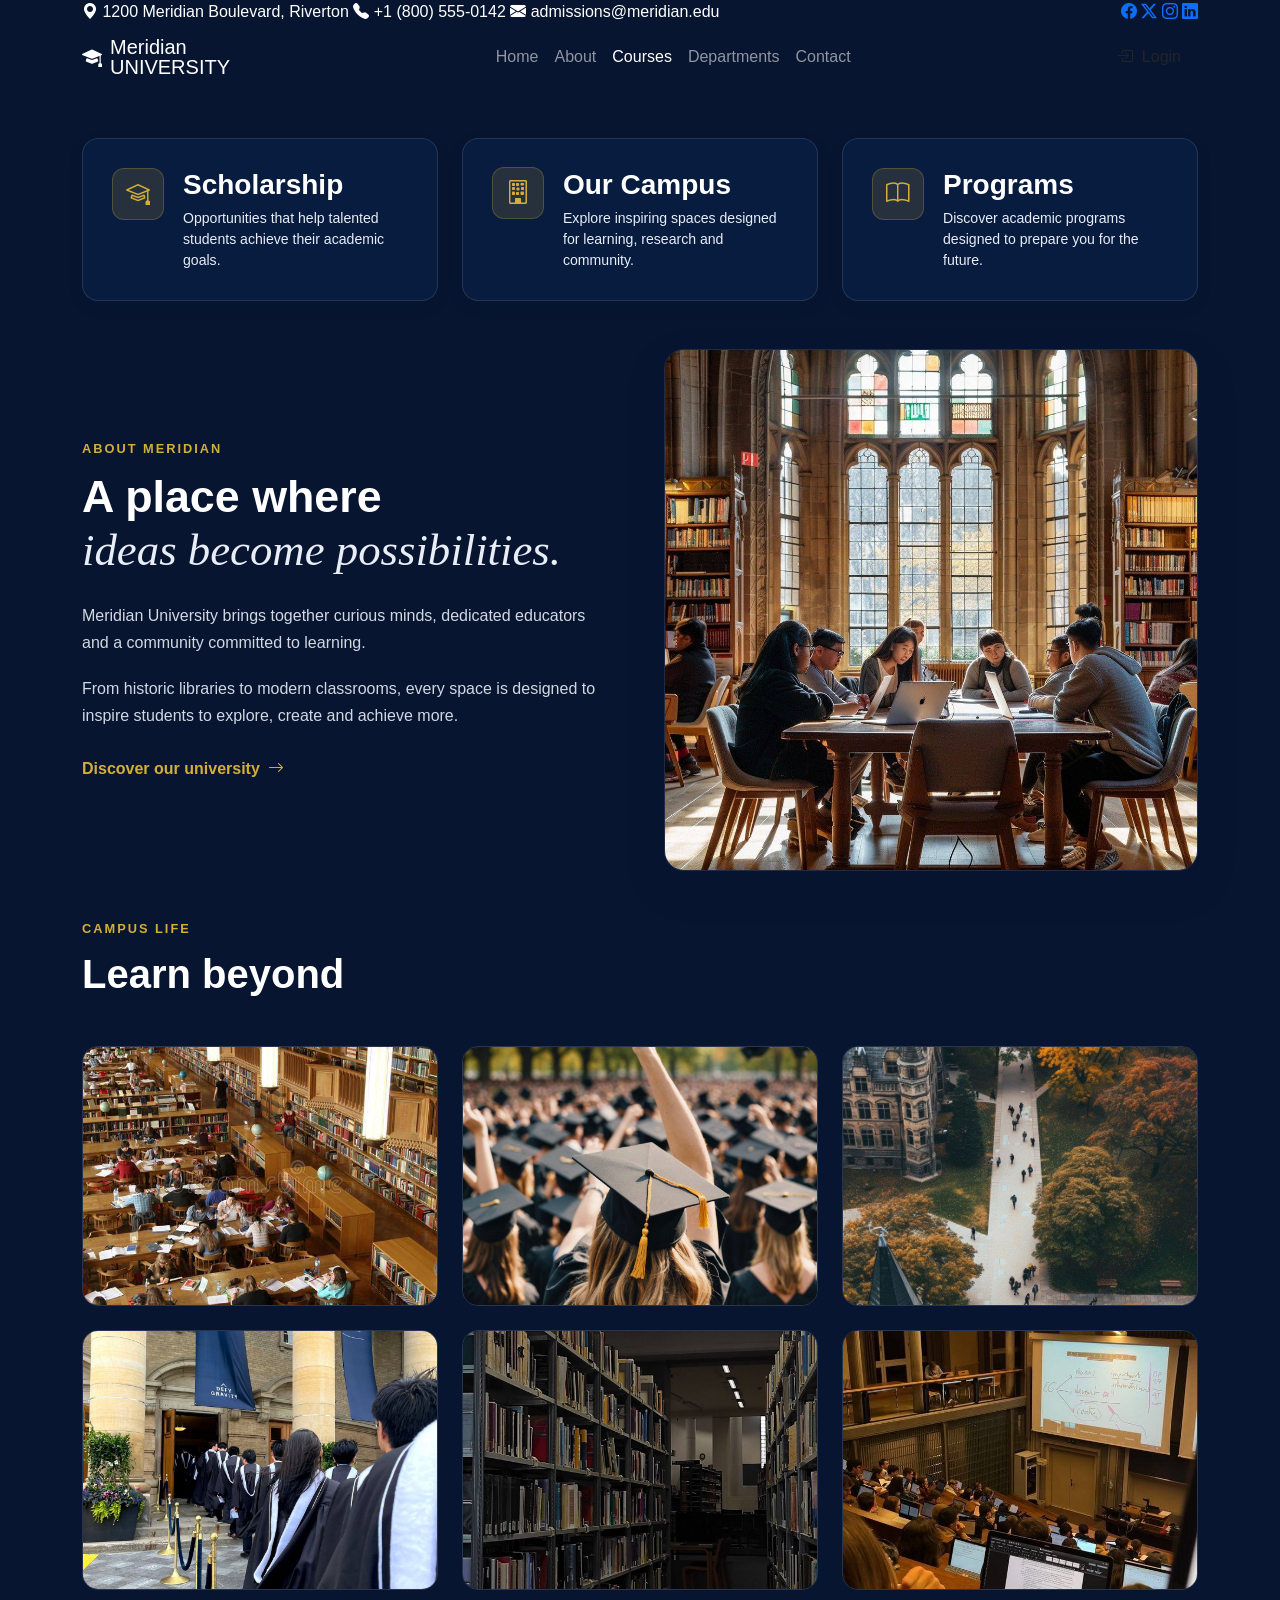
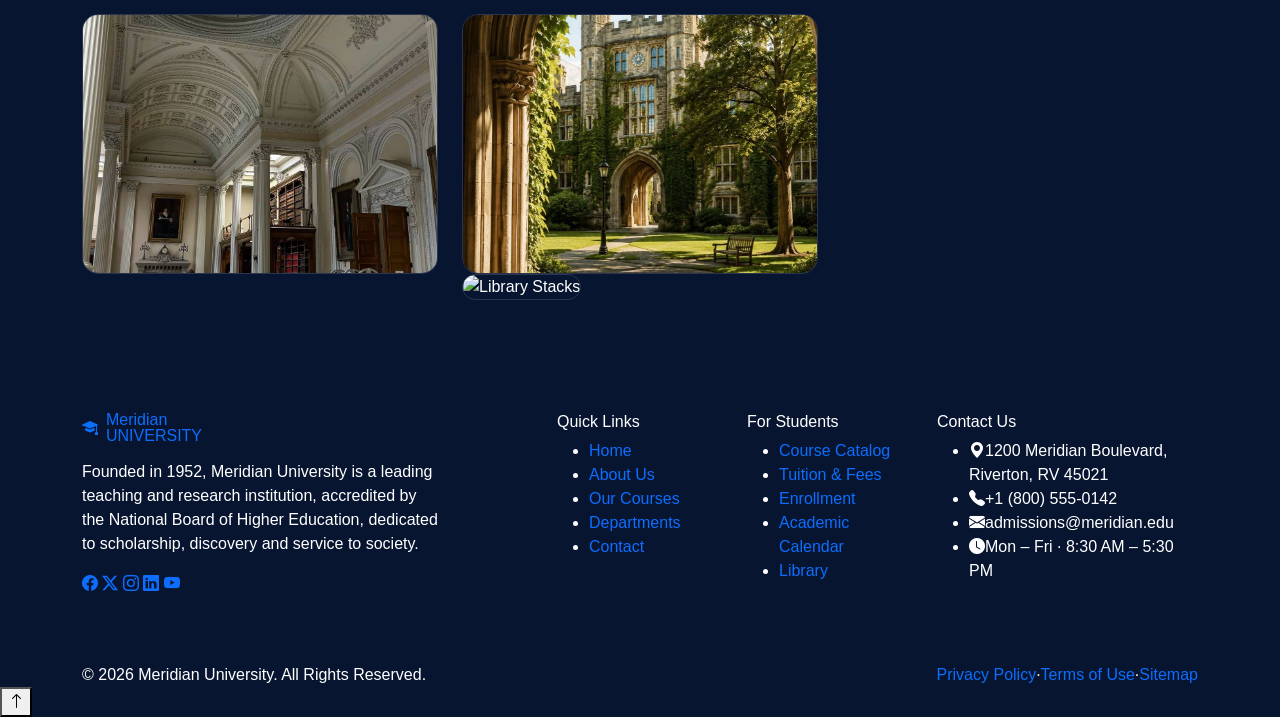
==== commit c39e30de: "add change" ====
--- a/University-Website-main/index.html
+++ b/University-Website-main/index.html
@@ -71,35 +71,6 @@
   <!-- Hero Section -->
 
 
-<div class="container hero-content">
-    <div class="hero-logo">
-        <div class="logo-symbol">
-            <i class="bi bi-mortarboard-fill"></i>
-        </div>
-        <div>
-            <span>MERIDIAN</span>
-            <small>UNIVERSITY</small>
-        </div>
-    </div>
-
-    <div class="hero-text">
-        <span class="hero-small-title">WELCOME TO</span>
-        <h1>
-            Meridian<br>
-            <span>University</span>
-        </h1>
-        <p>
-            Discover knowledge, build your future,
-            and become part of a community where
-            ambition meets opportunity.
-        </p>
-        <a href="#" class="main-btn">
-            Explore Meridian
-            <i class="bi bi-arrow-right"></i>
-        </a>
-    </div>
-</div>
-
 
 
 <!-- Info Cards Section -->
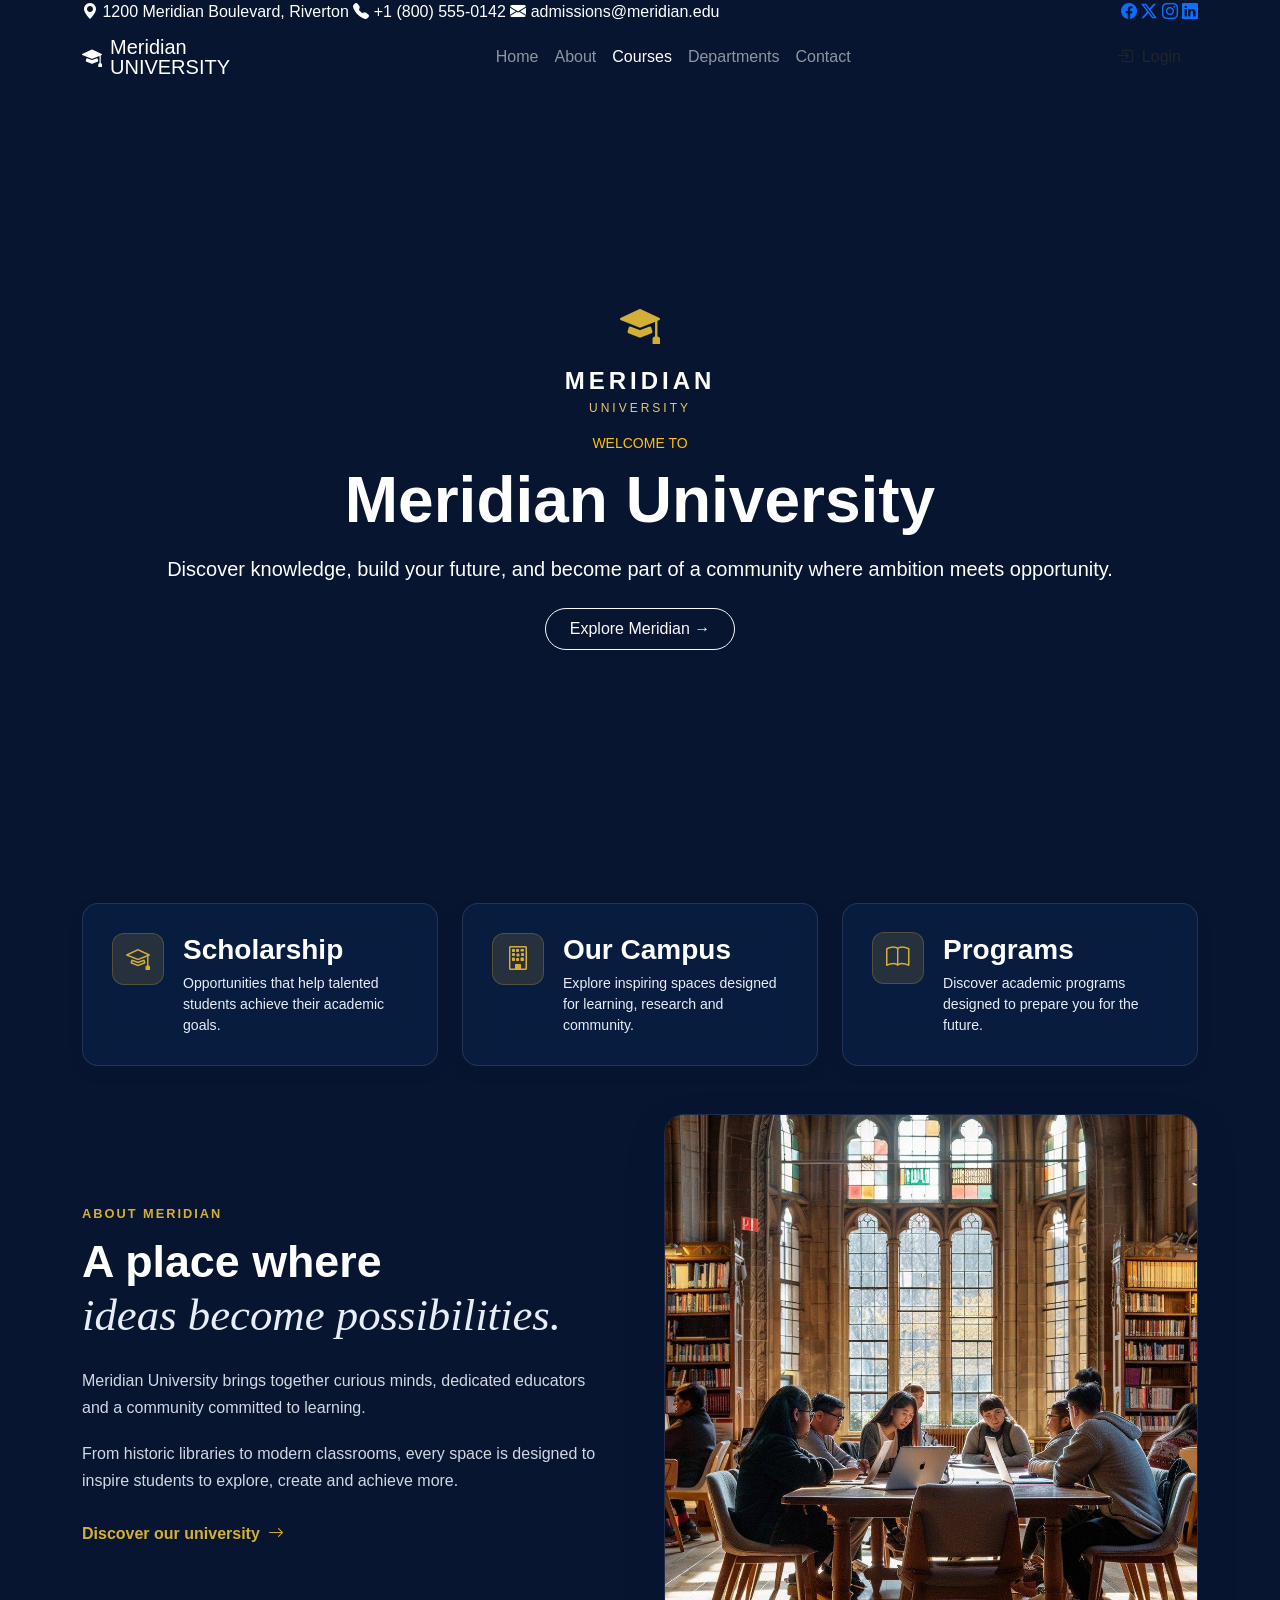
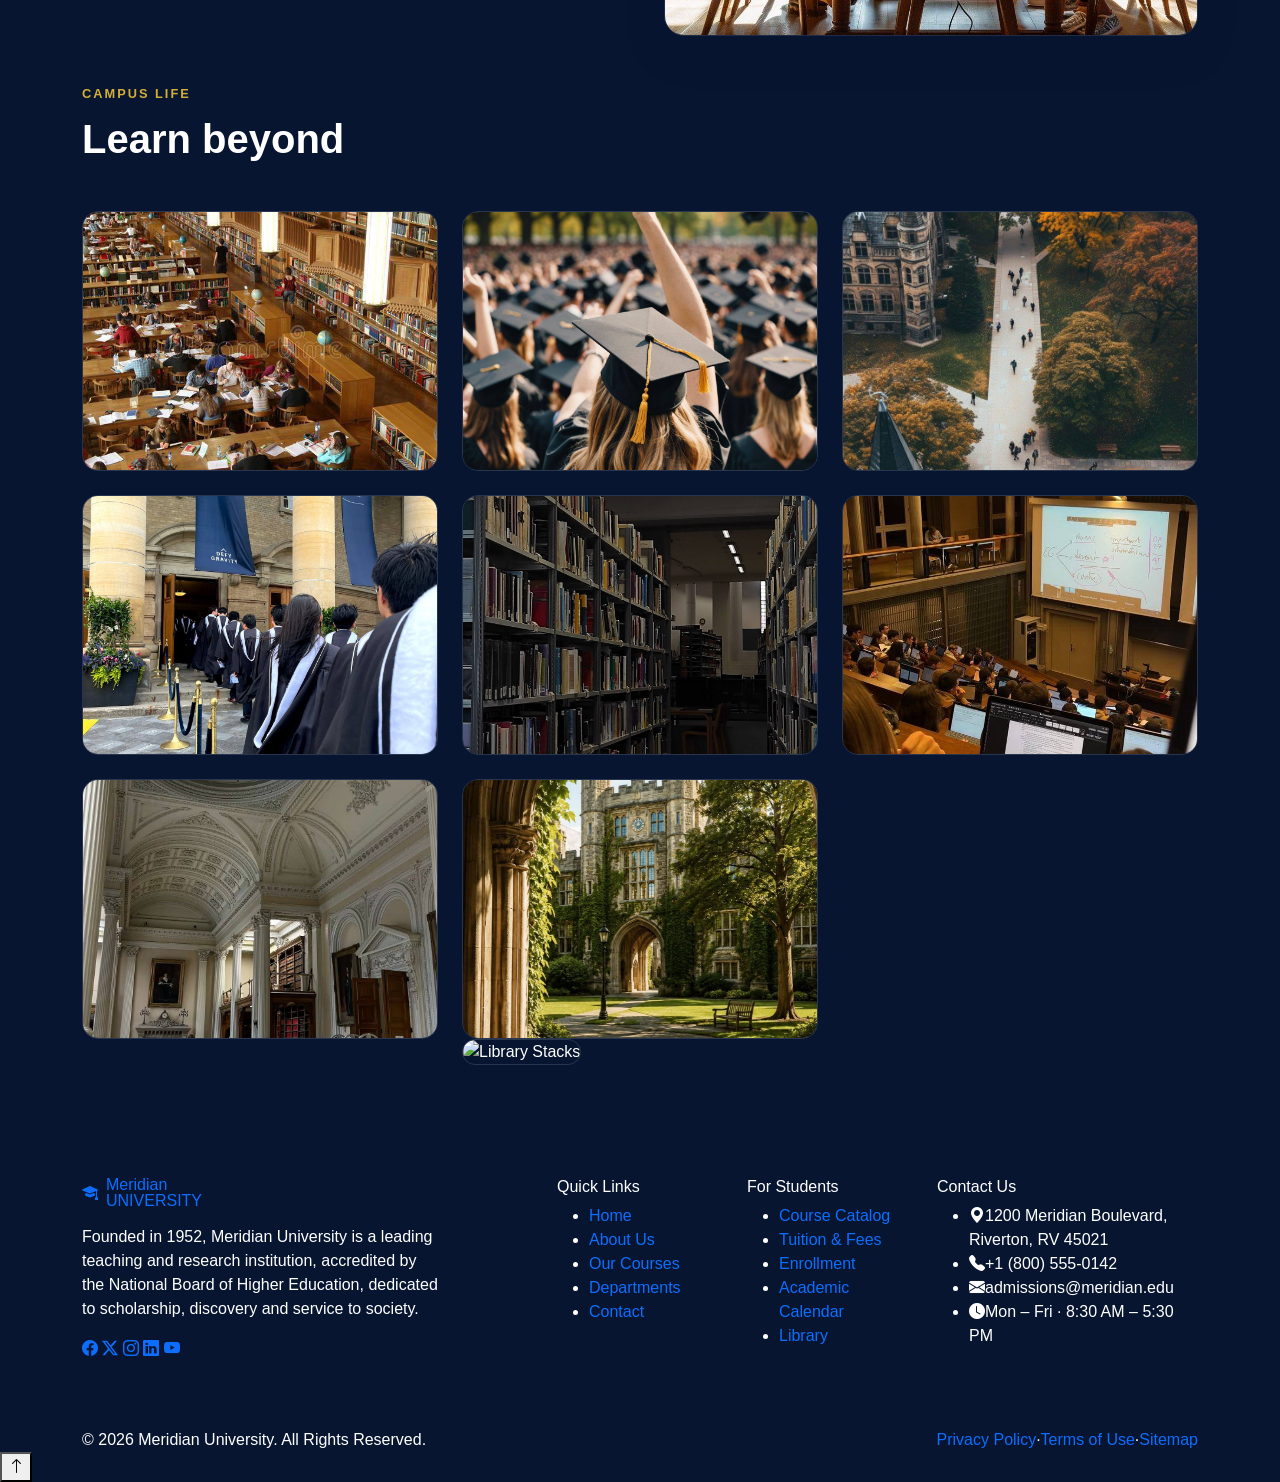
==== commit 676fd299: "change css style" ====
--- a/University-Website-main/index.html
+++ b/University-Website-main/index.html
@@ -70,7 +70,23 @@
  
   <!-- Hero Section -->
 
-
+<!-- محتوای متنی روی سایه -->
+<div class="container position-relative py-5 text-center text-white" style="z-index: 2; min-height: 85vh; display: flex; flex-direction: column; justify-content: center; align-items: center;">
+    <div class="hero-logo mb-3">
+        <div class="logo-symbol fs-1 mb-2">
+            <i class="bi bi-mortarboard-fill"></i>
+        </div>
+        <div>
+            <span class="fw-bold fs-4 d-block">MERIDIAN</span>
+            <small class="text-uppercase tracking-wide">UNIVERSITY</small>
+        </div>
+    </div>
+    
+    <p class="text-uppercase tracking-widest text-warning small mb-2">WELCOME TO</p>
+    <h1 class="display-3 fw-bold mb-3">Meridian University</h1>
+    <p class="lead max-width-600 mx-auto mb-4">Discover knowledge, build your future, and become part of a community where ambition meets opportunity.</p>
+    <a href="#" class="btn btn-outline-light rounded-pill px-4 py-2">Explore Meridian &rarr;</a>
+</div>
 
 
 <!-- Info Cards Section -->
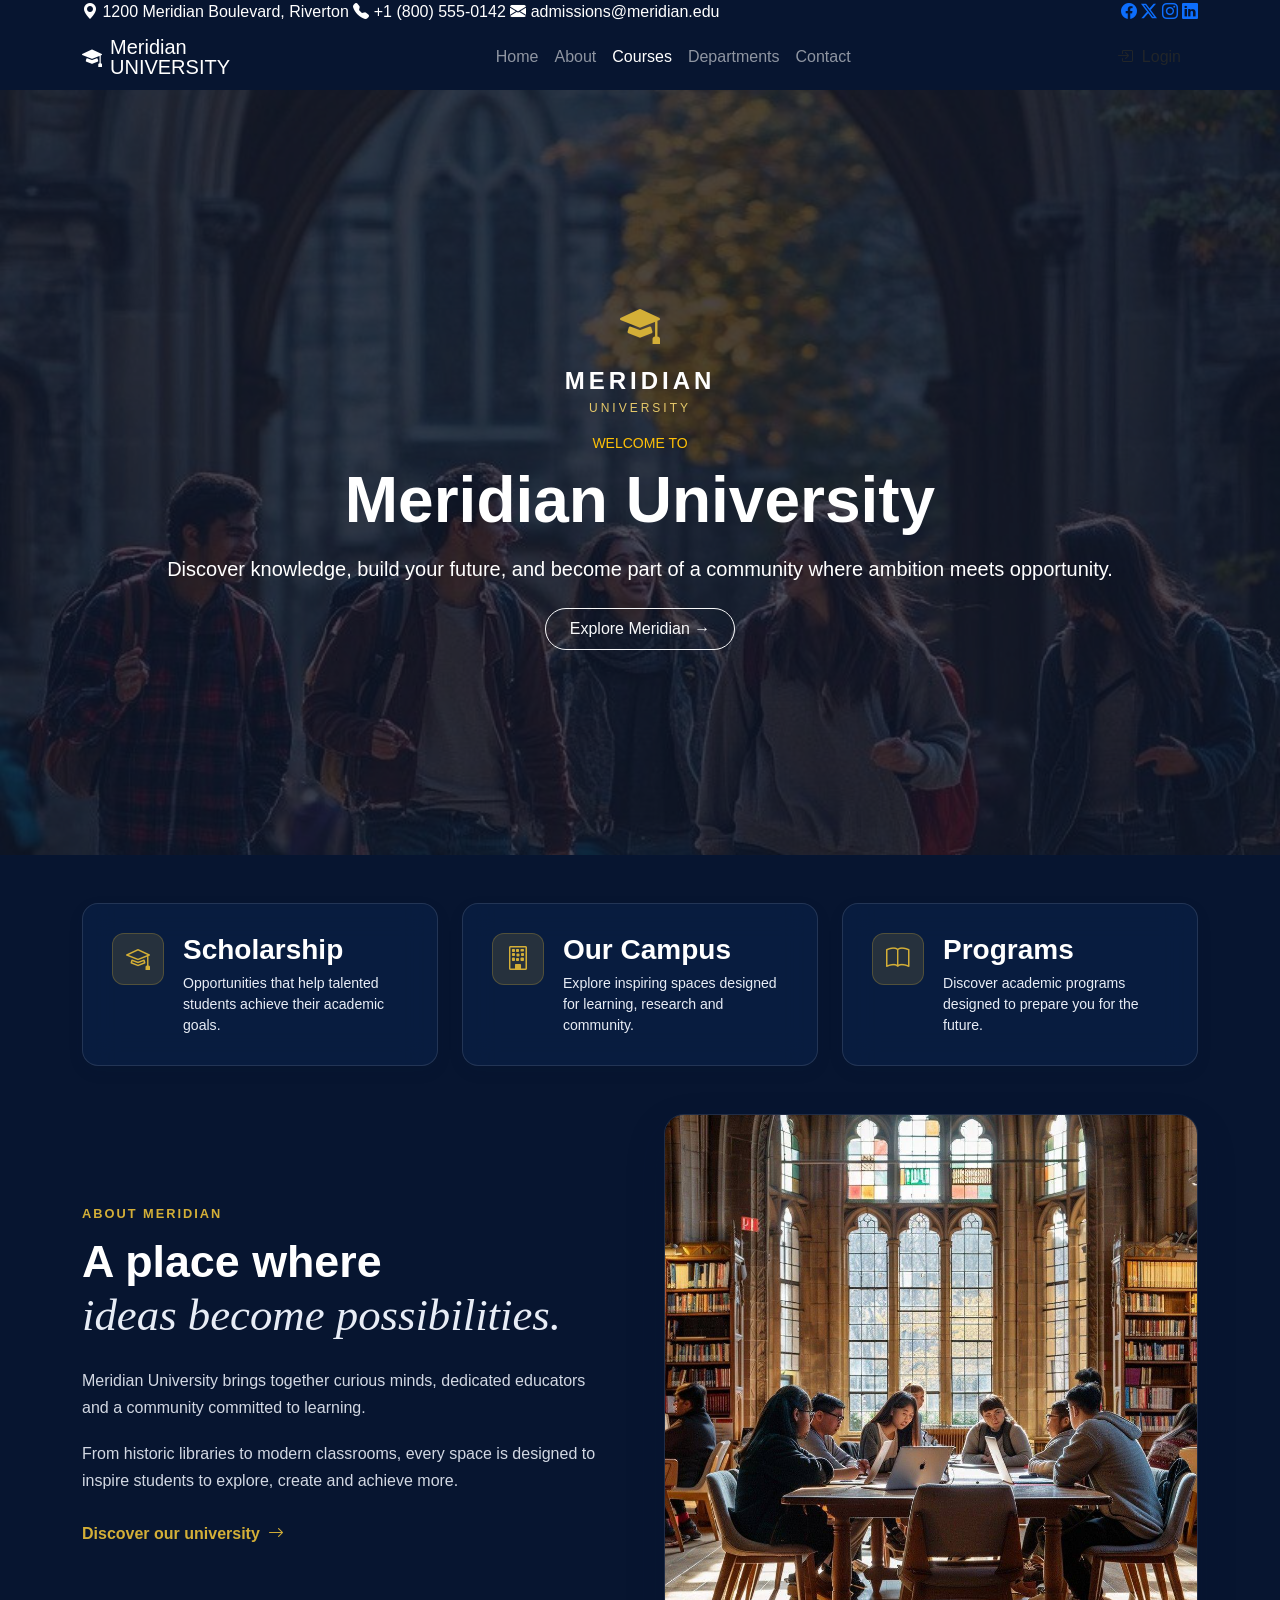
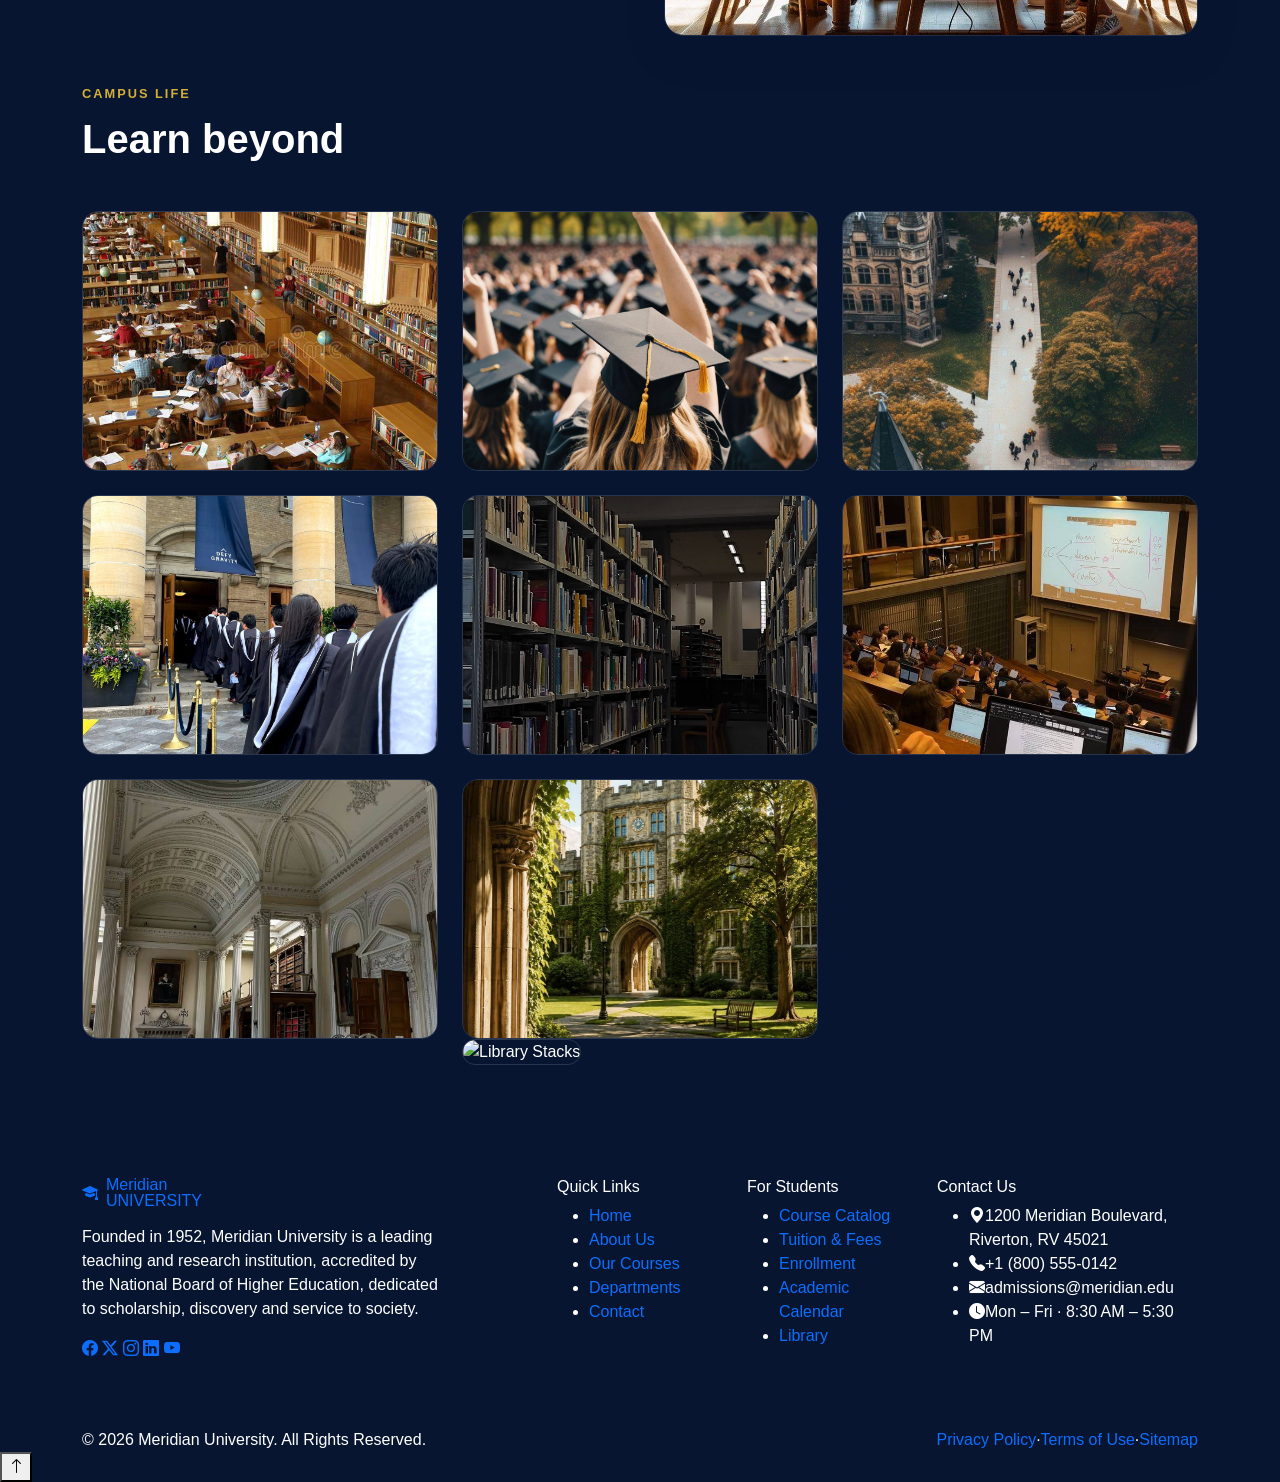
==== commit bc307dd0: "organize the my codes" ====
--- a/University-Website-main/index.html
+++ b/University-Website-main/index.html
@@ -69,7 +69,9 @@
 
  
   <!-- Hero Section -->
-
+<section class="hero-image">
+    <img src="photo_2026-09-27_07-58-05.jpg" alt="Hero">
+    <div class="hero-overlay"></div>
 <!-- محتوای متنی روی سایه -->
 <div class="container position-relative py-5 text-center text-white" style="z-index: 2; min-height: 85vh; display: flex; flex-direction: column; justify-content: center; align-items: center;">
     <div class="hero-logo mb-3">
@@ -87,6 +89,7 @@
     <p class="lead max-width-600 mx-auto mb-4">Discover knowledge, build your future, and become part of a community where ambition meets opportunity.</p>
     <a href="#" class="btn btn-outline-light rounded-pill px-4 py-2">Explore Meridian &rarr;</a>
 </div>
+</section>
 
 
 <!-- Info Cards Section -->
--- a/University-Website-main/css/index.css
+++ b/University-Website-main/css/index.css
@@ -15,7 +15,7 @@
 .hero-image {
     position: relative;
     width: 100%;
-    min-height: 100vh;
+    height: 85vh;
     overflow: hidden;
 }
 
@@ -24,17 +24,14 @@
     top: 0;
     left: 0;
     width: 100%;
-    height: 100vh;
+    height: 100%;
     object-fit: cover;
-    filter: brightness(0.6) contrast(1.1);
 }
 
 .hero-overlay {
     position: absolute;
     top: 0;
     left: 0;
-    right: 0;
-    bottom: 0;
     width: 100%;
     height: 100%;
     background: rgba(15, 23, 42, 0.75) !important;
@@ -42,14 +39,14 @@
 }
 
 .hero-content {
-    position: absolute;
-    top: 50%;
-    left: 50%;
-    transform: translate(-50%, -50%);
+    position: relative;
     z-index: 2;
-    text-align: center;
     width: 100%;
-    max-width: 800px;
+    height: 100%;
+    display: flex;
+    flex-direction: column;
+    justify-content: center;
+    align-items: center;
 }
 
 .hero-logo { display: flex; flex-direction: column; align-items: center; margin-bottom: 1.5rem; }
